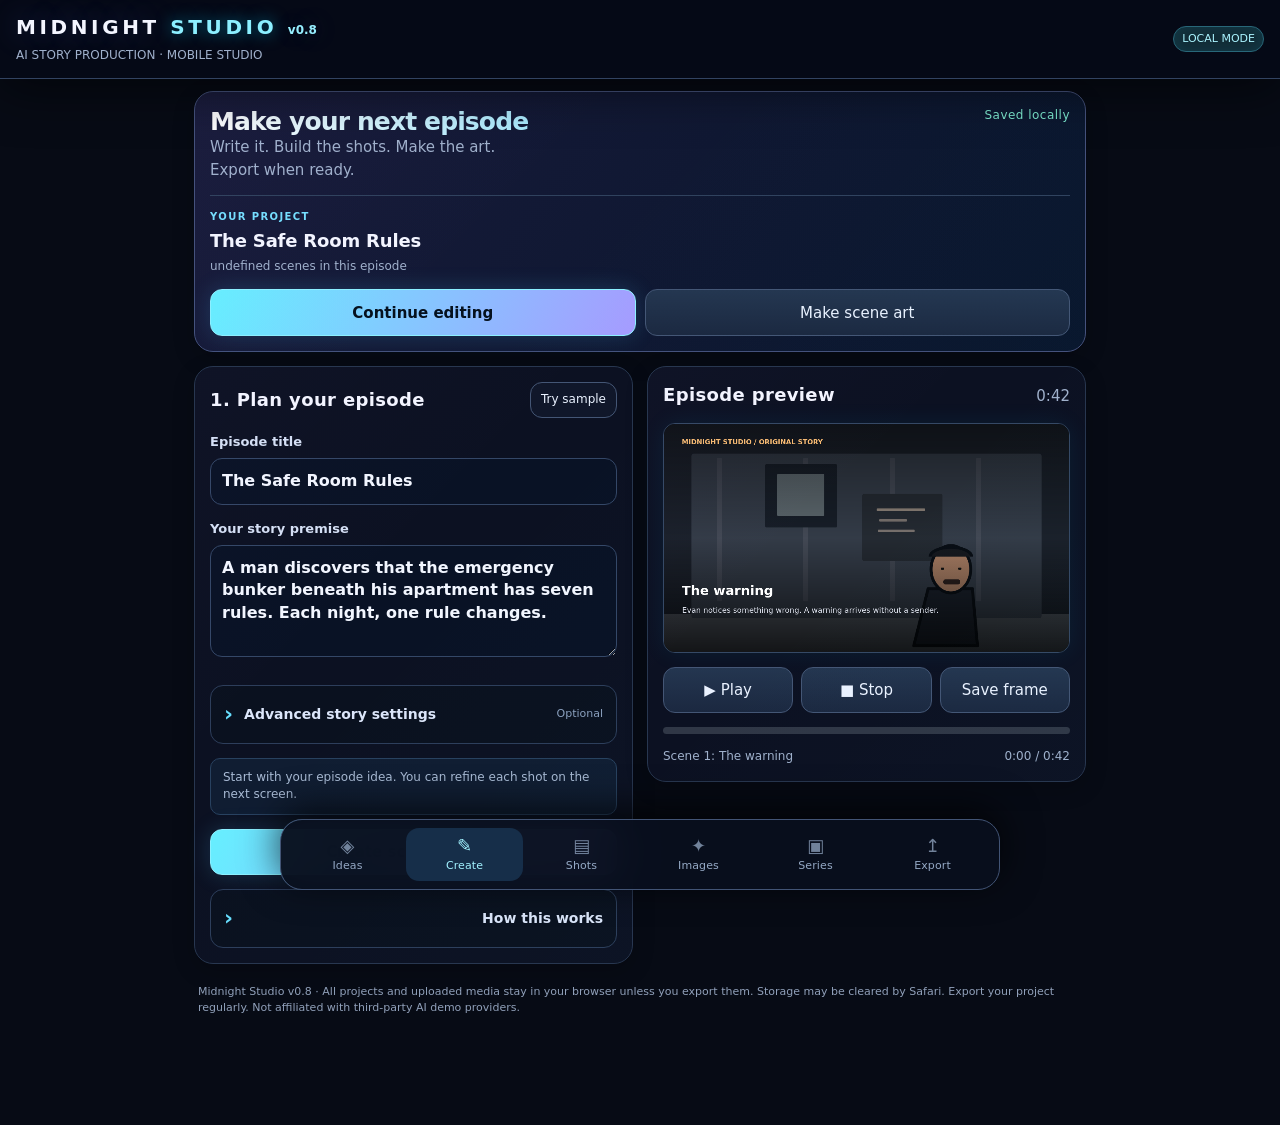
==== index.html @ 2c5a2e05 "Enable FLUX Cloudflare image-generation controls in Art Lab v0.8" ====
<!doctype html><html lang="en"><head><meta charset="utf-8"/><meta name="viewport" content="width=device-width,initial-scale=1,viewport-fit=cover"/><meta name="theme-color" content="#060b18"/><meta name="description" content="Free mobile-first animated storytelling studio"/><title>Midnight Studio | Mobile Animation</title><style>
:root{color-scheme:dark;--bg:#0b0d13;--panel:#141821;--panel2:#1c2230;--line:#30394a;--ink:#e9edf7;--muted:#a2aec1;--red:#ff657d;--gold:#f9bd75}*{box-sizing:border-box}body{margin:0;background:var(--bg);color:var(--ink);font:15px/1.48 system-ui,-apple-system,Segoe UI,sans-serif}button,input,textarea,select{font:inherit}button{border:1px solid var(--line);border-radius:11px;padding:11px 14px;background:#293244;color:var(--ink);cursor:pointer}button:disabled{opacity:.45}button:focus-visible,input:focus-visible,textarea:focus-visible{outline:2px solid #ff8d9f}button.primary{background:var(--red);color:#1b0b12;border-color:var(--red);font-weight:800}button.ghost{background:transparent}h1,h2,h3,p{margin:0}h1{font-size:21px}h2{font-size:16px}h3{font-size:14px}.muted,small{color:var(--muted)}small{font-size:12px}.top{position:sticky;top:0;z-index:4;background:#0d1018ed;border-bottom:1px solid var(--line);padding:12px 14px;display:flex;align-items:center;justify-content:space-between;gap:10px}.brand{font-weight:900;letter-spacing:.1em}.brand span{color:var(--red)}.badge{font-size:11px;color:#b8fbcb;background:#1b3327;padding:4px 8px;border-radius:99px}.wrap{max-width:1120px;margin:auto;padding:14px;display:grid;gap:14px}.panel{background:var(--panel);border:1px solid var(--line);border-radius:17px;padding:15px;display:grid;gap:12px}.headerline{display:flex;justify-content:space-between;align-items:center;gap:10px;flex-wrap:wrap}.tabs{display:flex;gap:6px;overflow:auto;padding:2px 0}.tabs button{white-space:nowrap;flex:1}.tabs button.active{background:#4c2937;color:#ffc2ca;border-color:#9d4961}label{display:grid;gap:5px;font-size:13px;color:#c1cbdc}input,select,textarea{width:100%;background:#0d111a;border:1px solid #354054;border-radius:10px;padding:11px;color:var(--ink)}textarea{min-height:87px;resize:vertical}.grid2{display:grid;gap:10px;grid-template-columns:repeat(2,minmax(0,1fr))}.actions{display:flex;flex-wrap:wrap;gap:8px}.actions>button{flex:1}.scene{border:1px solid #343c4d;border-radius:12px;padding:12px;display:grid;gap:10px;background:var(--panel2)}.scene.sel{border-color:var(--red)}.scene-head{display:flex;justify-content:space-between;align-items:center;gap:8px}.num{font-size:12px;color:var(--gold)}.scene .actions button{padding:7px;font-size:12px}.previewWrap{background:#05070c;border-radius:12px;overflow:hidden;border:1px solid var(--line)}canvas{width:100%;height:auto;display:block;aspect-ratio:16/9}.meter{height:7px;border-radius:99px;background:#303746;overflow:hidden}.bar{background:var(--red);height:100%;width:0%;transition:width .25s}.notice{font-size:13px;border:1px solid #5b4a33;background:#2a251b;color:#f6dca9;border-radius:10px;padding:10px}.footer{font-size:12px;color:var(--muted);padding:6px 4px 30px}.hidden{display:none!important}.tools{display:flex;gap:8px;flex-wrap:wrap}.tools>*{flex:1}.storyline{padding:10px;background:#10141e;border:1px solid #2b3548;border-radius:10px;white-space:pre-wrap;font-size:13px}.hint{font-size:12px;color:var(--muted)}.file{display:none}.asset{max-width:115px;max-height:66px;object-fit:cover;border:1px solid var(--line);border-radius:7px}.scene-preview{display:flex;align-items:center;gap:10px}.scene-preview>div{min-width:0;flex:1}.scene-preview strong{display:block}.scene-preview p{font-size:12px;color:var(--muted)}@media(min-width:850px){.wrap{grid-template-columns:1fr 1fr}.wide{grid-column:1 / -1}.viewer{position:sticky;top:70px;align-self:start}.sceneList{max-height:760px;overflow:auto}.grid2{gap:14px}}@media(max-width:420px){.grid2{grid-template-columns:1fr}.tabs button{padding:9px 7px;font-size:12px}}
</style><link rel="stylesheet" href="assets/neon-console.css"/><link rel="stylesheet" href="assets/studio-ux.css"/><link rel="stylesheet" href="assets/reference-lab.css"/></head><body><header class="top"><div><div class="brand">MIDNIGHT <span>STUDIO</span> <small style="letter-spacing:0;color:#96efff">v0.8</small></div><small>AI STORY PRODUCTION · MOBILE STUDIO</small></div><span class="badge">LOCAL MODE</span></header><main class="wrap">
<section class="panel wide"><div class="headerline"><div><h1>Creator command center</h1><p class="muted">Design animated episodes for TikTok, Shorts and YouTube. Your projects currently save to this device.</p></div><span id="saved" class="muted">Ready</span></div><div class="tabs"><button class="active" data-tab="story">Story</button><button data-tab="scenes">Scenes</button><button data-tab="art">Art Lab</button><button data-tab="export">Export</button></div></section>
<section class="panel" id="storyPanel"><div class="headerline"><h2>Project</h2><button class="ghost" id="demo">Load sample</button></div><label>Episode title<input id="title" maxlength="100" value="The Safe Room Rules"/></label><label>Your story premise<textarea id="premise" placeholder="A survivor finds a mysterious set of rules in a locked apartment...">A man discovers that the emergency bunker beneath his apartment has seven rules. Each night, one rule changes.</textarea></label><div class="grid2"><label>Genre<select id="genre"><option value="horror">Analog horror</option><option value="survival">Survival thriller</option><option value="mystery">Mystery</option><option value="comedy">Dark comedy</option></select></label><label>Scene count<select id="count"><option>4</option><option selected>6</option><option>8</option><option>12</option></select></label></div><label>Lead character<input id="character" value="Evan" placeholder="Evan"/></label><label>Character look<input id="look" value="Short fade haircut, beard, charcoal hoodie"/></label><label>Story narration style<select id="narration"><option value="cinematic">Cinematic suspense</option><option value="deadpan">Dry, funny narration</option><option value="documentary">Documentary</option></select></label><button class="primary" id="build">Build storyboard</button><div class="notice"><strong>Free-mode disclosure:</strong> Story planning and built-in motion scenes are made in your browser, not by a generative AI model. You can add AI-generated artwork to each shot manually using free external tools. Free AI compute is limited and not guaranteed.</div></section>
<section class="panel viewer" id="viewer"><div class="headerline"><h2>Episode preview</h2><span id="duration" class="muted">0:00</span></div><div class="previewWrap"><canvas id="screen" width="960" height="540" aria-label="Animated episode preview"></canvas></div><div class="actions"><button id="play">▶ Play</button><button id="stop">■ Stop</button><button id="snapshot">Save frame</button></div><div class="meter"><div class="bar" id="bar"></div></div><div class="headerline"><small id="now">Ready to preview</small><small id="clock">0:00 / 0:00</small></div></section>
<section class="panel wide hidden" id="scenesPanel"><div class="headerline"><h2>Scene timeline</h2><button id="addScene">+ Add scene</button></div><p class="muted">Edit every shot. Upload an illustration to maintain character continuity, or use the built-in stylized animation background.</p><div id="sceneList" class="sceneList" style="display:grid;gap:10px"></div></section>
<section class="panel wide hidden" id="artPanel"><h2>Scene Art Lab <span style="font-size:12px;color:#f9bd75">SERIES-AWARE · v0.8</span></h2><p class="muted">Create original cartoon frames with the offline built-in renderer, or use a free AI image demo and import its result. Built-in rendering is procedural, not diffusion AI.</p><div class="grid2"><label>Scene<select id="artScene"></select></label><label>Color mood<select id="artMood"><option value="blue">Midnight blue</option><option value="red">Emergency red</option><option value="green">CRT green</option><option value="amber">Dying sunlight</option></select></label></div><label>Character appearance (used for consistent AI prompts)<input id="artLook" placeholder="Short fade, beard, charcoal hoodie"/></label><div class="actions"><button class="primary" id="artRender">Create cartoon frame</button><button id="artDownload">Download frame PNG</button></div><div class="previewWrap"><canvas id="artCanvas" width="960" height="540" aria-label="Scene art preview"></canvas></div><div class="actions"><button id="artUse">Use frame in scene</button><button id="artPrompt">Copy series-aware AI prompt</button></div><div class="notice" id="artStatus">Offline art works with no account or API key. To get richer AI-generated artwork, copy the prompt, use a free community demo, download the image, then import it into a scene. Free demos may queue or deny generation.</div><button id="artDemo">Browse free community AI image demos ↗</button></section>
<section class="panel wide hidden" id="exportPanel"><h2>Video and project export</h2><p class="muted">A browser-created motion comic is genuinely exportable on supporting devices. iPhone Safari may not support canvas video recording, so export is detected rather than promised.</p><div class="grid2"><label>Export aspect<select id="ratio"><option value="16:9">16:9 YouTube</option><option value="9:16">9:16 TikTok/Shorts</option></select></label><label>Output size<select id="resolution"><option value="720">720p (lighter)</option><option value="1080">1080p (heavier)</option></select></label></div><label>Export frame rate<select id="fps"><option value="12">12 FPS</option><option selected value="24">24 FPS</option><option value="30">30 FPS</option></select></label><div class="actions"><button class="primary" id="record">Render video (supported browsers)</button><button id="json">Download project JSON</button><button id="prompts">Download AI scene prompts</button></div><div class="actions"><button id="import">Import project JSON</button><input class="file" type="file" id="importFile" accept="application/json,.json"/></div><div id="exportStatus" class="notice">Video export has no soundtrack. Use the included scene narration and your preferred free editor to add voice, music, and final mix. This limitation is deliberate; recording system speech with reliable timing is not supported across iPhones.</div><div class="storyline" id="scriptOutput"></div><h3>Optional free AI artwork</h3><p class="muted">Copy a shot’s image prompt, generate a still using a public free image demo if available, save it to Photos/Files, then upload it to that scene. No API keys are stored or shared by this app.</p><div class="tools"><button id="linkImages">Explore free image demos ↗</button><button id="linkVideo">Explore free video demos ↗</button></div></section>
<footer class="footer wide">Midnight Studio v0.8 · All projects and uploaded media stay in your browser unless you export them. Storage may be cleared by Safari. Export your project regularly. Not affiliated with third-party AI demo providers.</footer></main>
<script>
'use strict'; const $=x=>document.getElementById(x), canvas=$('screen'),ctx=canvas.getContext('2d');let scenes=[],playing=false,playStart=0,elapsed=0,raf=0,selected=0,uploaded={};const STORE='midnight-studio-v1';const safe=s=>String(s??'').replace(/[&<>"']/g,c=>({'&':'&amp;','<':'&lt;','>':'&gt;','"':'&quot;',"'":'&#39;'}[c]));const words=s=>String(s||'').trim().split(/\s+/).filter(Boolean); const total=()=>scenes.reduce((n,s)=>n+Number(s.seconds||5),0);const clock=t=>Math.floor(t/60)+':'+String(Math.floor(t%60)).padStart(2,'0'); const payload=()=>({version:1,title:$('title').value,premise:$('premise').value,genre:$('genre').value,character:$('character').value,look:$('look').value,narration:$('narration').value,scenes:scenes.map(({image,...s})=>s)});let saveTimer;function save(){clearTimeout(saveTimer);saveTimer=setTimeout(()=>{try{localStorage.setItem(STORE,JSON.stringify(payload()));$('saved').textContent='Saved locally'}catch(e){$('saved').textContent='Save blocked. Export JSON.'}},350)}
function updateFields(d){for(const k of ['title','premise','genre','character','look','narration'])if(d[k]!=null && $(k))$(k).value=d[k];scenes=(d.scenes||[]).map(s=>({...s,seconds:Math.max(2,Math.min(30,Number(s.seconds)||5))}));uploaded={};update()};function generate(){const premise=$('premise').value.trim()||'Someone finds a forbidden door beneath their home';const name=$('character').value.trim()||'The survivor',genre=$('genre').value,style=$('narration').value,look=$('look').value.trim()||'simple thick outlined cartoon character';let n=Number($('count').value);const beats=[['The warning','Open on a place that looks ordinary but feels wrong.','A warning arrives without a sender.'],['The discovery','Introduce the object, clue, or strange rule.','What seemed harmless has a hidden purpose.'],['The first mistake','Show the lead trying something they were warned against.','The room reacts before anyone touches it.'],['Proof','Reveal that the impossible event is real.','There is no reasonable explanation anymore.'],['The new rule','Establish consequences that raise the stakes.','The instructions contradict what happened yesterday.'],['The choice','Force the lead to choose between two risks.','Every option has a cost.'],['The visitor','Introduce an unseen threat through sound or movement.','Something is waiting on the other side.'],['The false escape','Offer a solution, then undermine it.','The exit is not where it used to be.'],['What changed','Expose a twist connected to the opening.','The warning was never meant for the person who read it.'],['The confrontation','Bring the lead face to face with the anomaly.','One detail proves the threat knows their name.'],['The cost','Show the result of the decision.','Something important has been permanently altered.'],['The final transmission','End on a disturbing new unanswered question.','The story ends, but the signal keeps going.']];const selectedBeats=Array.from({length:n},(_,i)=>beats[Math.round(i*(beats.length-1)/(n-1))]);scenes=selectedBeats.map((b,i)=>({id:crypto.randomUUID?.()||String(Date.now()+i),title:b[0],description:`${b[1]} Set the scene around: ${premise}`,narration:(style==='deadpan'?'So here is where things get stupid. ':style==='documentary'?'According to the recovered account, ':'')+`${name} notices something wrong. ${b[2]}`,seconds:7,setting:['bunker','hall','room','street'][i%4],motion:['push','pan','drift','pull'][i%4],shot:i%3===0?'wide':i%3===1?'medium':'close',prompt:`16:9 frame of an original 2D animated ${genre} series, thick dark outlines, simplified flat muted colors, atmospheric dramatic lighting, expressive character ${name} (${look}), ${b[0].toLowerCase()}: ${b[1]} Story context: ${premise}. Clean art without text, captions, logos, watermarks or speech bubbles. Consistent design, cinematic composition.`,imageData:''}));selected=0;uploaded={};update();showTab('scenes')}
function update(){renderList();$('duration').textContent=clock(total());$('scriptOutput').textContent=scenes.map((s,i)=>`${i+1}. ${s.title} (${s.seconds}s)\n${s.narration}`).join('\n\n')||'Create a storyboard to generate a narration script.';drawAt(elapsed);save()};function renderList(){const el=$('sceneList');el.innerHTML=scenes.map((s,i)=>`<article class="scene ${i===selected?'sel':''}" data-idx="${i}"><div class="scene-head"><span class="num">SCENE ${String(i+1).padStart(2,'0')}</span><div class="actions"><button data-act="up" ${i?'':'disabled'}>↑</button><button data-act="down" ${i<scenes.length-1?'':'disabled'}>↓</button><button data-act="delete">✕</button></div></div><label>Scene title<input data-field="title" value="${safe(s.title)}" maxlength="90"/></label><label>Visual direction<textarea data-field="description">${safe(s.description)}</textarea></label><label>Narration / voiceover<textarea data-field="narration">${safe(s.narration)}</textarea></label><div class="grid2"><label>Duration (seconds)<input data-field="seconds" type="number" min="2" max="30" value="${s.seconds}"/></label><label>Backdrop<select data-field="setting">${['bunker','hall','room','street'].map(x=>`<option value="${x}" ${s.setting===x?'selected':''}>${x}</option>`).join('')}</select></label><label>Motion<select data-field="motion">${['push','pull','pan','drift'].map(x=>`<option ${s.motion===x?'selected':''}>${x}</option>`).join('')}</select></label><label>Shot<select data-field="shot">${['wide','medium','close'].map(x=>`<option ${s.shot===x?'selected':''}>${x}</option>`).join('')}</select></label></div><label>Image generation prompt<textarea data-field="prompt">${safe(s.prompt||'')}</textarea></label><div class="actions"><button data-act="copy">Copy prompt</button><button data-act="image">Upload image</button><button data-act="make-art">Create scene art</button><button data-act="select">Preview scene</button></div>${s.imageData?'<small>✓ Custom art loaded (stored in session, not saved)</small>':'<small>Using built-in cartoon background</small>'}<input class="file" type="file" data-image accept="image/*" /></article>`).join('')};$('sceneList').addEventListener('input',e=>{const art=e.target.closest('[data-idx]');if(!art||!e.target.dataset.field)return;let i=Number(art.dataset.idx),v=e.target.value;if(e.target.dataset.field==='seconds')v=Math.max(2,Math.min(30,Number(v)||5));scenes[i][e.target.dataset.field]=v;updateNonList()});$('sceneList').addEventListener('change',e=>{const art=e.target.closest('[data-idx]');if(!art)return;let i=Number(art.dataset.idx);if(e.target.dataset.field){scenes[i][e.target.dataset.field]=e.target.value;updateNonList()}if(e.target.matches('[data-image]')&&e.target.files[0]){const f=e.target.files[0];if(!f.type.startsWith('image/'))return alert('Choose an image');const reader=new FileReader();reader.onload=()=>{scenes[i].imageData=reader.result;const img=new Image();img.onload=()=>{uploaded[scenes[i].id]=img;selected=i;renderList();drawAt(0)};img.src=reader.result};reader.readAsDataURL(f)}});$('sceneList').addEventListener('click',async e=>{const b=e.target.closest('button[data-act]');if(!b)return;const art=b.closest('[data-idx]'),i=Number(art.dataset.idx),act=b.dataset.act,s=scenes[i];if(act==='image'){art.querySelector('[data-image]').click();return}if(act==='make-art'){selected=i;showTab('art');return}if(act==='copy'){try{await navigator.clipboard.writeText(s.prompt||'');b.textContent='Copied'}catch{window.prompt('Copy the prompt:',s.prompt||'')}return}if(act==='select'){selected=i;elapsed=scenes.slice(0,i).reduce((v,x)=>v+x.seconds,0);drawAt(elapsed);renderList();return}if(act==='delete'){scenes.splice(i,1);selected=Math.max(0,Math.min(selected,scenes.length-1))}if(act==='up'&&i){[scenes[i],scenes[i-1]]=[scenes[i-1],scenes[i]];selected=i-1}if(act==='down'&&i<scenes.length-1){[scenes[i],scenes[i+1]]=[scenes[i+1],scenes[i]];selected=i+1}update()});function updateNonList(){$('duration').textContent=clock(total());$('scriptOutput').textContent=scenes.map((s,i)=>`${i+1}. ${s.title} (${s.seconds}s)\n${s.narration}`).join('\n\n');save()}
function showTab(tab){for(const b of document.querySelectorAll('[data-tab]'))b.classList.toggle('active',b.dataset.tab===tab);$('storyPanel').classList.toggle('hidden',tab!=='story');$('scenesPanel').classList.toggle('hidden',tab!=='scenes');$('exportPanel').classList.toggle('hidden',tab!=='export');$('artPanel').classList.toggle('hidden',tab!=='art');if(tab==='art')refreshArt()};document.querySelectorAll('[data-tab]').forEach(b=>b.addEventListener('click',()=>showTab(b.dataset.tab)));
function rr(x,y,w,h,r,fill){ctx.fillStyle=fill;ctx.beginPath();ctx.roundRect(x,y,w,h,r);ctx.fill()}function wrap(txt,x,y,maxWidth,lineHeight,maxLines=4){let lines=[],line='';for(const word of words(txt)){const tryLine=line?line+' '+word:word;if(ctx.measureText(tryLine).width>maxWidth&&line){lines.push(line);line=word}else line=tryLine}if(line)lines.push(line);for(const [i,l] of lines.slice(0,maxLines).entries())ctx.fillText(l,x,y+i*lineHeight)}function drawScene(s,t,W,H){let seed=['#25313d','#252d3a','#28303d','#202a35'][['bunker','hall','room','street'].indexOf(s.setting)||0];ctx.fillStyle=seed;ctx.fillRect(0,0,W,H);const k=W/960;ctx.save();ctx.scale(k,H/540);let shift=s.motion==='pan'?t*38:s.motion==='drift'?Math.sin(t*.55)*20:0, zoom=s.motion==='push'?1+t*.018:s.motion==='pull'?1.12-t*.016:1;ctx.translate(480,270);ctx.scale(zoom,zoom);ctx.translate(-480+shift,-270);let img=uploaded[s.id];if(img){const ratio=Math.max(960/img.width,540/img.height),ww=img.width*ratio,hh=img.height*ratio;ctx.drawImage(img,(960-ww)/2,(540-hh)/2,ww,hh)}else{ctx.fillStyle='#1a202a';ctx.fillRect(0,0,960,540);ctx.fillStyle='#4d535c';ctx.beginPath();ctx.moveTo(0,450);ctx.lineTo(960,450);ctx.lineTo(960,540);ctx.lineTo(0,540);ctx.fill();if(s.setting==='street'){for(let j=0;j<7;j++){rr(j*165-20,110+(j%3)*55,125,345,2,'#323744');for(let z=0;z<4;z++)rr(j*165+3,145+z*65,21,30,2,z===1?'#5a4e38':'#222936')}ctx.fillStyle='#10151c';ctx.fillRect(0,410,960,45)}else if(s.setting==='hall'){rr(200,45,560,428,4,'#3a404a');rr(255,52,450,405,3,'#202630');rr(385,123,190,322,4,'#121a22');rr(444,145,70,4,2,'#a8a6a0');rr(550,285,9,9,5,'#c9a06e')}else{rr(65,70,830,390,6,'#333b47');for(let j=0;j<4;j++){rr(125+j*205,80,12,340,2,'#424854')}rr(240,95,170,150,3,'#171e28');rr(268,118,112,100,3,'#5b666c');rr(470,165,190,160,5,'#242a32');rr(504,200,115,6,2,'#8c8178');rr(510,225,66,6,2,'#79726e');rr(507,250,87,6,2,'#79726e')}const cx=s.shot==='close'?600:s.shot==='medium'?610:680;let bob=Math.sin(t*3)*2.4;ctx.strokeStyle='#090e15';ctx.lineWidth=7;ctx.lineJoin='round';ctx.fillStyle='#1a202b';ctx.beginPath();ctx.moveTo(cx-54,390+bob);ctx.lineTo(cx-88,525);ctx.lineTo(cx+63,525);ctx.lineTo(cx+51,390+bob);ctx.closePath();ctx.fill();ctx.stroke();ctx.fillStyle='#ab7f65';ctx.beginPath();ctx.ellipse(cx,344+bob,47,56,0,0,Math.PI*2);ctx.fill();ctx.stroke();ctx.fillStyle='#16191f';ctx.beginPath();ctx.ellipse(cx,314+bob,49,22,0,Math.PI,Math.PI*2);ctx.fill();ctx.stroke();ctx.fillStyle='#16191f';rr(cx-24,340+bob,8,5,2,'#111');rr(cx+17,340+bob,8,5,2,'#111');rr(cx-18,368+bob,40,12,5,'#2c201e');if(Math.sin(t*1.9)>0.985)rr(cx-25,338+bob,10,3,2,'#16191f')}ctx.restore();let grd=ctx.createLinearGradient(0,0,0,H);grd.addColorStop(0,'#00000075');grd.addColorStop(.5,'#00000000');grd.addColorStop(1,'#000000be');ctx.fillStyle=grd;ctx.fillRect(0,0,W,H);ctx.save();ctx.scale(W/960,H/540);ctx.fillStyle='#f8bb73';ctx.font='bold 16px system-ui';ctx.fillText('MIDNIGHT STUDIO / ORIGINAL STORY',42,48);ctx.font='bold 31px system-ui';ctx.fillStyle='#ffffff';wrap(s.title||'Untitled',42,405,820,36,2);ctx.font='18px system-ui';ctx.fillStyle='#e0e4ef';wrap(s.narration||'',43,447,850,24,3);ctx.restore()}
function drawAt(seconds,customCanvas=canvas){let W=customCanvas.width,H=customCanvas.height,c=customCanvas.getContext('2d');const old=ctx; if(customCanvas!==canvas){/* rendering is handled by drawing to main and copying into export */}let pos=0,s=scenes[scenes.length-1],t=0,idx=scenes.length-1;for(let i=0;i<scenes.length;i++){if(seconds<pos+Number(scenes[i].seconds)||i===scenes.length-1){s=scenes[i];t=Math.max(0,seconds-pos);idx=i;break}pos+=Number(scenes[i].seconds)}if(!s){ctx.fillStyle='#111722';ctx.fillRect(0,0,canvas.width,canvas.height);ctx.fillStyle='#fff';ctx.textAlign='center';ctx.font='bold 28px system-ui';ctx.fillText('Create a storyboard to start',canvas.width/2,canvas.height/2);ctx.textAlign='left'}else drawScene(s,t,canvas.width,canvas.height);$('bar').style.width=(total()?Math.min(100,100*seconds/total()):0)+'%';$('clock').textContent=clock(seconds)+' / '+clock(total());$('now').textContent=s?`Scene ${idx+1}: ${s.title}`:'No scenes yet'}function frame(ts){if(!playing)return;elapsed=(ts-playStart)/1000;if(elapsed>=total()){stop();return}drawAt(elapsed);raf=requestAnimationFrame(frame)}function play(){if(!scenes.length)return alert('Generate a storyboard first');if(playing)return;playing=true;playStart=performance.now()-elapsed*1000;raf=requestAnimationFrame(frame);$('play').textContent='❚❚ Pause'}function stop(){playing=false;cancelAnimationFrame(raf);elapsed=0;drawAt(0);$('play').textContent='▶ Play'}$('play').onclick=()=>{if(playing){playing=false;cancelAnimationFrame(raf);$('play').textContent='▶ Resume'}else play()};$('stop').onclick=stop;$('build').onclick=generate;$('addScene').onclick=()=>{scenes.push({id:crypto.randomUUID?.()||String(Date.now()),title:'New scene',description:'Describe the shot',narration:'Describe the action.',seconds:7,setting:'room',motion:'push',shot:'medium',prompt:'Original 2D cartoon, thick outlines, dark colors, cinematic composition, no text'});selected=scenes.length-1;update()};$('demo').onclick=()=>{if(confirm('Replace current project with sample?')){updateFields({title:'The Safe Room Rules',premise:'A man discovers that the emergency bunker beneath his apartment has seven rules. Each night, one rule changes.',genre:'horror',character:'Evan',look:'Short fade haircut, beard, charcoal hoodie',narration:'cinematic',scenes:[]});generate()}};for(const id of ['title','premise','genre','character','look','narration'])$(id).addEventListener('input',save);
function dl(text,name,type='application/json'){const a=document.createElement('a'),url=URL.createObjectURL(new Blob([text],{type}));a.href=url;a.download=name;document.body.appendChild(a);a.click();a.remove();setTimeout(()=>URL.revokeObjectURL(url),3000)}function slug(){return ($('title').value||'episode').toLowerCase().replace(/[^a-z0-9]+/g,'-').replace(/^-|-$/g,'').slice(0,40)}$('json').onclick=()=>dl(JSON.stringify(payload(),null,2),slug()+'.json');$('prompts').onclick=()=>dl(scenes.map((s,i)=>`SCENE ${i+1}: ${s.title}\nDuration: ${s.seconds}s\nNarration: ${s.narration}\nPrompt: ${s.prompt}`).join('\n\n----\n\n'),slug()+'-ai-prompts.txt','text/plain');$('import').onclick=()=>$('importFile').click();$('importFile').onchange=async e=>{try{let d=JSON.parse(await e.target.files[0].text());if(!Array.isArray(d.scenes))throw Error('Invalid project');updateFields(d);showTab('scenes')}catch(err){alert('Import failed: '+err.message)}e.target.value=''};$('snapshot').onclick=()=>{canvas.toBlob(blob=>{if(!blob)return alert('Snapshot unavailable');const a=document.createElement('a'),url=URL.createObjectURL(blob);a.href=url;a.download=slug()+'-frame.png';a.click();setTimeout(()=>URL.revokeObjectURL(url),3000)},'image/png')};$('linkImages').onclick=()=>window.open('https://huggingface.co/spaces?search=flux','_blank','noopener');$('linkVideo').onclick=()=>window.open('https://huggingface.co/spaces?search=video%20generation','_blank','noopener');
$('record').onclick=async()=>{if(!scenes.length)return alert('Create a storyboard first');if(!canvas.captureStream||typeof MediaRecorder==='undefined')return $('exportStatus').textContent='This browser does not support canvas video recording. You can still preview, save frames, export the script and project, and assemble clips in a phone editor.';let mime=['video/mp4','video/webm;codecs=vp9','video/webm;codecs=vp8','video/webm'].find(x=>MediaRecorder.isTypeSupported(x));if(!mime)return $('exportStatus').textContent='No supported video recording format detected in this browser. Use project export and still frames instead.';const ratio=$('ratio').value,res=Number($('resolution').value),fps=Number($('fps').value),w=ratio==='16:9'?Math.round(res*16/9):res,h=ratio==='16:9'?res:Math.round(res*16/9);const tmp=document.createElement('canvas');tmp.width=w;tmp.height=h;const tc=tmp.getContext('2d');if(!tmp.captureStream)return $('exportStatus').textContent='Video stream capture is unavailable here.';let chunks=[],rec;try{rec=new MediaRecorder(tmp.captureStream(fps),{mimeType:mime,videoBitsPerSecond:2_500_000})}catch(e){$('exportStatus').textContent='Recorder could not start: '+e.message;return}const btn=$('record');btn.disabled=true;btn.textContent='Rendering...';let prior=elapsed;stop();const start=performance.now();let timer;rec.ondataavailable=e=>{if(e.data.size)chunks.push(e.data)};rec.onerror=e=>{$('exportStatus').textContent='Recorder error: '+(e.error?.message||'unknown')};rec.onstop=()=>{cancelAnimationFrame(timer);btn.disabled=false;btn.textContent='Render video (supported browsers)';elapsed=prior;drawAt(prior);if(!chunks.length){$('exportStatus').textContent='Recording produced no video. Try another browser or download scene stills.';return}const b=new Blob(chunks,{type:mime}),url=URL.createObjectURL(b),a=document.createElement('a');a.href=url;a.download=slug()+(mime.includes('mp4')?'.mp4':'.webm');a.click();$('exportStatus').textContent=`Export complete: ${(b.size/1048576).toFixed(1)} MB. This motion-comic export has no voice or soundtrack.`;setTimeout(()=>URL.revokeObjectURL(url),15000)};function render(t){let sec=(t-start)/1000;drawAt(Math.min(sec,total()-0.02));tc.fillStyle='#000';tc.fillRect(0,0,w,h);let destW=w,destH=h,x=0,y=0;if(ratio==='9:16'){destW=w;destH=w*9/16;y=(h-destH)/2}tc.drawImage(canvas,x,y,destW,destH);$('exportStatus').textContent='Rendering video '+Math.min(100,Math.round(sec/total()*100))+'%... Keep this tab open.';if(sec<total())timer=requestAnimationFrame(render);else rec.stop()}try{rec.start(300);timer=requestAnimationFrame(render)}catch(e){btn.disabled=false;btn.textContent='Render video (supported browsers)';$('exportStatus').textContent='Recording failed: '+e.message}};

// v0.2: no-key, offline, reproducible art board. Never send prompts to untrusted services.
const artCanvas=$('artCanvas'),ac=artCanvas.getContext('2d');
function artOptions(){return scenes.map((s,i)=>`<option value="${i}">${i+1}. ${safe(s.title)}</option>`).join('')}
function refreshArt(){if(!scenes.length)return;$('artScene').innerHTML=artOptions();$('artScene').value=String(Math.max(0,Math.min(selected,scenes.length-1)));$('artLook').value=$('look').value;renderArt()}
function renderArt(){const i=Number($('artScene').value)||0,s=scenes[i];if(!s)return;const W=960,H=540,moods={blue:['#0a101f','#27374a','#97bbd9'],red:['#240c1a','#68313b','#ff727e'],green:['#091a17','#23483b','#9fe4ba'],amber:['#241923','#5f4438','#ffc28e']};let [dark,wall,light]=moods[$('artMood').value]||moods.blue;ac.fillStyle=dark;ac.fillRect(0,0,W,H);let g=ac.createLinearGradient(0,0,W,H);g.addColorStop(0,wall);g.addColorStop(1,dark);ac.fillStyle=g;ac.fillRect(0,0,W,450);ac.fillStyle='#151b26';ac.beginPath();ac.moveTo(0,435);ac.lineTo(W,425);ac.lineTo(W,H);ac.lineTo(0,H);ac.fill();ac.strokeStyle='#090e16';ac.lineWidth=8;ac.lineJoin='round';let rnd=n=>Math.abs(Math.sin((i+1)*43.1+n*127.8))*1;const rect=(x,y,w,h,c)=>{ac.fillStyle=c;ac.fillRect(x,y,w,h);ac.strokeRect(x,y,w,h)};
if(s.setting==='street'){for(let n=0;n<7;n++){const x=n*152-15,h=195+Math.floor(rnd(n)*180);rect(x,433-h,132,h,n%2?'#27313c':'#313a47');for(let z=0;z<3;z++)for(let q=0;q<2;q++){ac.fillStyle=rnd(n*20+z*5+q)>.6?light:'#131a25';ac.fillRect(x+22+q*60,445-h+35+z*64,22,27)}}}
else if(s.setting==='hall'){rect(128,48,704,410,'#313c4a');rect(265,72,435,378,'#111a25');rect(389,128,189,313,'#0a0e18');rect(420,190,120,8,light)}
else{rect(60,70,850,380,'#323c49');rect(110,86,244,228,'#141c28');rect(134,105,196,181,'#465966');for(let k=0;k<4;k++){rect(430,162+k*55,290,16,'#111824')}rect(760,270,85,155,'#1a2330')}
const name=$('character').value.trim()||'Evan',look=$('artLook').value.toLowerCase();const x=s.shot==='close'?650:s.shot==='wide'?740:690,scale=s.shot==='close'?1.55:s.shot==='wide'?.78:1.04;ac.save();ac.translate(x,468);ac.scale(scale,scale);ac.lineWidth=7;ac.strokeStyle='#0b0f16';ac.fillStyle=look.includes('red')?'#63303a':look.includes('blue')?'#2d4562':'#282e39';ac.beginPath();ac.moveTo(-60,-113);ac.quadraticCurveTo(-100,-90,-99,80);ac.lineTo(101,80);ac.quadraticCurveTo(99,-95,50,-113);ac.closePath();ac.fill();ac.stroke();ac.fillStyle='#a77f68';ac.beginPath();ac.ellipse(0,-161,47,60,0,0,Math.PI*2);ac.fill();ac.stroke();ac.fillStyle='#191d25';ac.beginPath();ac.ellipse(0,-201,45,16,0,Math.PI,Math.PI*2);ac.fill();ac.stroke();if(look.includes('beard')){ac.fillStyle='#242027';ac.beginPath();ac.ellipse(0,-129,31,22,0,0,Math.PI);ac.fill()}ac.fillStyle='#12151d';ac.fillRect(-26,-166,8,5);ac.fillRect(18,-166,8,5);ac.strokeStyle='#161820';ac.lineWidth=4;ac.beginPath();ac.moveTo(-12,-137);ac.lineTo(14,-137);ac.stroke();ac.restore();
const vignette=ac.createRadialGradient(480,260,100,480,260,620);vignette.addColorStop(0,'#00000000');vignette.addColorStop(1,'#000000b5');ac.fillStyle=vignette;ac.fillRect(0,0,W,H);ac.fillStyle=light;ac.font='bold 17px system-ui';ac.fillText('MIDNIGHT STUDIO  •  SCENE '+String(i+1).padStart(2,'0'),38,45);ac.font='bold 28px system-ui';ac.fillStyle='#f2f4f8';ac.fillText((s.title||'Untitled').slice(0,45),40,495);$('artStatus').textContent='Original procedural cartoon frame ready. Use it as scene artwork, or download it. For AI diffusion art, copy the prompt and use a free demo.';}
$('artScene').addEventListener('change',()=>{selected=Number($('artScene').value)||0;renderArt()});$('artMood').addEventListener('change',renderArt);$('artLook').addEventListener('input',renderArt);$('artRender').onclick=renderArt;
$('artUse').onclick=()=>{const s=scenes[Number($('artScene').value)];if(!s)return;const img=new Image();img.onload=()=>{uploaded[s.id]=img;s.imageData='local-procedural';selected=scenes.indexOf(s);update();$('artStatus').textContent='Frame assigned to scene '+(selected+1)+'. Art only persists in this browser session. Download your frame before closing the tab.'};img.src=artCanvas.toDataURL('image/png')};
$('artDownload').onclick=()=>{const a=document.createElement('a');a.download=slug()+'-scene-'+(Number($('artScene').value)+1)+'.png';a.href=artCanvas.toDataURL('image/png');a.click()};
function consistentPrompt(){
 const s=scenes[Number($('artScene').value)]||scenes[0];
 if(!s)return 'Create a storyboard first.';
 let b={};try{b=JSON.parse(localStorage.getItem('midnight-studio-series-bible-v1')||'{}')}catch{}
 const ratio=$('ratio').value||'16:9';
 const history=Array.isArray(b.episodes)?b.episodes.map((e,i)=>`${i+1}. ${e.title}: ${e.summary}`).join('\\n'):'';
 return [
 'Create ONE original 2D cartoon storyboard image. Composition: '+ratio+'. No captions, lettering, watermarks or speech bubbles.',
 'APPROVED MAIN CHARACTER: '+(b.character||$('character').value)+'. Appearance (do not redesign): '+(b.appearance||$('artLook').value)+'.',
 'LOCKED ART STYLE: '+(b.style||'Bold clean outlines, flat muted colors and atmospheric lighting')+'.',
 'A character reference image is required for strong visual consistency. Attach the approved reference separately in Gemini; this prompt does not contain its pixels.',
 'SERIES: '+(b.series||$('title').value),
 'ESTABLISHED RULES: '+(b.rules||'Not specified'),
 'RECURRING LOCATIONS: '+(b.locations||'Not specified'),
 'PREVIOUS EVENTS: '+(b.events||'Not specified'),
 'EPISODE HISTORY: '+(history||'No completed episodes recorded'),
 'OPEN THREADS: '+(b.threads||'Not specified'),
 'CURRENT SCENE: '+s.title+'. Location: '+s.setting+'. Shot: '+s.shot+'. Action: '+s.description+'.',
 'CURRENT EPISODE PREMISE: '+$('premise').value,
 'Keep character design and canon consistent. Do not invent past episodes or change established rules.'
 ].join('\\n\\n')
}
$('artPrompt').onclick=async()=>{let p=consistentPrompt();try{await navigator.clipboard.writeText(p);$('artStatus').textContent='Consistent character prompt copied. Open a free AI demo, paste it, save your result, and import it into the scene.'}catch{window.prompt('Copy the prompt:',p)}};
$('artDemo').onclick=()=>window.open('https://huggingface.co/spaces?search=FLUX','_blank','noopener');

try{const saved=JSON.parse(localStorage.getItem(STORE)||'null');if(saved&&Array.isArray(saved.scenes))updateFields(saved);else generate()}catch(e){generate()}showTab('story');
</script><script src="assets/series-bible.js" defer></script><script src="assets/gemini-modes.js" defer></script><script src="assets/flux-studio.js" defer></script><script src="assets/studio-ux.js" defer></script><script src="assets/reference-lab.js" defer></script></body></html>
---- assets/neon-console.css ----
/* Midnight Studio // Neon Console v0.3. Progressive visual skin; no dependency on external libraries. */
:root{color-scheme:dark;--bg:#050711;--panel:rgba(14,20,38,.86);--panel2:rgba(17,25,46,.94);--line:#273956;--ink:#f3f5ff;--muted:#a0b1cc;--red:#fa4c97;--gold:#65e9ff}
html{background:#050711}body{min-height:100vh;background:radial-gradient(ellipse 80% 44% at 85% -10%,rgba(112,52,255,.24),transparent 70%),radial-gradient(ellipse 70% 42% at 0% 22%,rgba(0,207,255,.10),transparent 73%),#050711;color:#f3f5ff}
body:before{content:"";position:fixed;inset:0;z-index:-1;pointer-events:none;opacity:.23;background-image:linear-gradient(rgba(93,138,228,.15) 1px,transparent 1px),linear-gradient(90deg,rgba(93,138,228,.15) 1px,transparent 1px);background-size:42px 42px;mask-image:linear-gradient(180deg,#000,transparent 86%)}
.top{padding:15px max(15px,env(safe-area-inset-left));background:rgba(6,10,23,.88);border-bottom:1px solid #324361;backdrop-filter:blur(18px);box-shadow:0 10px 50px #0008}
.brand{font-size:clamp(15px,3.4vw,20px);letter-spacing:.18em;text-shadow:0 0 30px #7280ff55}.brand span{color:#8cefff;text-shadow:0 0 16px #00cfff88}
.badge{background:#122c36;border:1px solid #286779;color:#aaf4ff;box-shadow:inset 0 0 14px #00cfff18}
.wrap{padding:clamp(12px,2vw,22px);gap:17px}
.panel{position:relative;background:var(--panel);border:1px solid #344663;border-radius:20px;box-shadow:0 15px 40px #0006,inset 0 1px 0 #ffffff12;backdrop-filter:blur(15px)}
.panel:before{content:"";position:absolute;inset:0;pointer-events:none;border-radius:inherit;background:linear-gradient(135deg,#b48bff0c,transparent 40%,#3cdfff08)}
h1{font-size:clamp(20px,4vw,29px);letter-spacing:-.035em}h2{font-size:17px;letter-spacing:.02em}h3{color:#d6e9ff}
button{background:linear-gradient(180deg,#243650,#1b2840);color:#eaf2ff;border:1px solid #445675;border-radius:12px;transition:transform .15s,border-color .2s,box-shadow .2s;touch-action:manipulation}
button:active{transform:scale(.985)}button:hover:not(:disabled){border-color:#74d8fc;box-shadow:0 0 18px #33ceff20}
button.primary{color:#05111e;border:1px solid #8cf0ff;background:linear-gradient(115deg,#66efff,#a69bff);box-shadow:0 0 22px #49bfff30;font-weight:850}
button.ghost{background:#131c30a3}
.tabs{background:#080e1f80;border:1px solid #2d3a53;border-radius:13px;padding:5px}.tabs button{border-color:transparent;background:transparent}.tabs button.active{background:linear-gradient(135deg,#293760,#373058);color:#c5f6ff;border-color:#6272aa;box-shadow:0 0 14px #626cff27}
input,select,textarea{background:#091225;border:1px solid #344767;color:#f2f6ff;border-radius:11px}input:focus,select:focus,textarea:focus{border-color:#5cd9fc}
.scene{background:linear-gradient(140deg,#151f37,#101729);border:1px solid #394a69;border-radius:15px}.scene.sel{border-color:#69e5ff;box-shadow:inset 0 0 0 1px #4fe9ff44,0 0 20px #38d1ff15}
.num{font-weight:850;letter-spacing:.16em;color:#81eaff}.previewWrap{border-color:#354965;box-shadow:0 0 24px #1ec8ff13}
.bar{background:linear-gradient(90deg,#9b7dff,#49eaff);box-shadow:0 0 12px #30d9ff99}
.notice{background:#171d32;border:1px solid #4d537c;color:#d3dafb}.storyline{background:#0a1328;border-color:#2b4b68}
.footer{opacity:.9}
@media(min-width:850px){.viewer{top:90px}}
@media(prefers-reduced-motion:reduce){button,.bar{transition:none}body:before{display:none}}

/* Mobile cockpit refinements */
.top>div:first-child{min-width:0}.top .badge{white-space:nowrap;flex-shrink:0}
.wrap>.panel:first-child{background:linear-gradient(125deg,rgba(26,29,62,.93),rgba(9,23,46,.93))}
.wrap>.panel:first-child h1{background:linear-gradient(90deg,#fff,#a8eafe);background-clip:text;-webkit-background-clip:text;color:transparent}
.wrap>.panel:first-child .headerline{align-items:flex-start}
.wrap>.panel:first-child #saved{font-size:12px;color:#7de9cf;letter-spacing:.04em}
@media(max-width:560px){
.top{padding:13px 14px;gap:9px;align-items:flex-start}
.brand{font-size:15px;letter-spacing:.11em;white-space:nowrap}
.top small{font-size:10px}.top .badge{font-size:10px;padding:5px 7px;margin-top:2px}
.wrap{padding:12px;gap:13px}
.panel{padding:16px;border-radius:18px}
.wrap>.panel:first-child{gap:11px}
.wrap>.panel:first-child .headerline{display:grid;gap:10px}
.wrap>.panel:first-child h1{font-size:24px;line-height:1.12}
.tabs{display:grid;grid-template-columns:repeat(4,minmax(0,1fr));gap:3px;padding:4px}
.tabs button{font-size:12px;padding:10px 4px;min-width:0;white-space:nowrap}
.headerline{gap:8px}
}

/* Series Bible navigation: keep five tools comfortable on narrow iPhones */
.tabs{overflow-x:auto;scrollbar-width:none}.tabs::-webkit-scrollbar{display:none}
@media(max-width:560px){.tabs{display:flex;grid-template-columns:none;gap:4px;scroll-snap-type:x proximity}.tabs button{flex:0 0 auto;min-width:71px;padding:10px 12px;scroll-snap-align:start}.tabs button[data-tab="bible"]{min-width:112px}}
#biblePanel .scene-preview{align-items:flex-start}#biblePanel .scene-preview .actions{margin-top:8px}
#biblePanel .asset{object-fit:contain;max-height:220px}

/* v0.4.1: all five tools visible at once on mobile */
.tabs{display:grid;grid-template-columns:repeat(5,minmax(0,1fr));overflow:visible;gap:4px}
.tabs button{min-width:0;white-space:normal;overflow-wrap:normal;line-height:1.15;padding:10px 5px;font-size:clamp(10px,2.8vw,13px);flex:auto}
@media(max-width:560px){
.tabs{display:grid;grid-template-columns:repeat(5,minmax(0,1fr));overflow:visible;scroll-snap-type:none;gap:3px}
.tabs button,.tabs button[data-tab="bible"]{flex:auto;min-width:0;scroll-snap-align:none;padding:10px 3px;white-space:normal;font-size:clamp(10px,2.6vw,12px);letter-spacing:-.02em}
}
---- assets/studio-ux.css ----
/* Midnight Studio v0.6 -- calm mobile-first creator experience */
body.studio-v6{background:#070b15}
.studio-v6 .top{position:relative;padding:13px 16px}
.studio-v6 .wrap{padding:12px 14px calc(104px + env(safe-area-inset-bottom));gap:14px;max-width:920px}
.studio-v6 .panel{border:1px solid #283750;background:rgba(13,19,36,.93);box-shadow:0 7px 22px #0003;border-radius:19px;gap:14px}
.studio-v6 .panel:before{pointer-events:none;opacity:.42}
.studio-v6 .studio-welcome{border-color:#45527d;background:linear-gradient(125deg,#161c35,#111a30)}
.studio-v6 .studio-welcome h1{font-size:25px;line-height:1.18}
.studio-v6 .studio-welcome p{max-width:34ch;line-height:1.5}
.studio-v6 .studio-welcome-compact{padding:12px 16px}
.studio-v6 .studio-welcome-compact .headerline>div>p{display:none}
.studio-v6 .studio-welcome-compact h1{font-size:17px}
.studio-v6 .studio-launch{display:grid;gap:14px;border-top:1px solid #30425e;padding-top:14px}
.studio-v6 .studio-current{display:grid;gap:3px}
.studio-v6 .studio-current strong{font-size:18px;letter-spacing:-.01em}
.studio-v6 .studio-current small{font-size:12px}
.studio-v6 .studio-eyebrow{font-size:10px;letter-spacing:.14em;font-weight:800;color:#75dfff}
.studio-v6 .studio-launch-buttons{display:grid;grid-template-columns:1fr 1fr;gap:9px}
.studio-v6 .studio-launch-buttons button{min-width:0;min-height:47px}
.studio-v6 .studio-dock{position:fixed;left:0;right:0;bottom:0;z-index:100;display:grid;grid-template-columns:repeat(5,minmax(0,1fr));gap:0;padding:8px max(8px,env(safe-area-inset-left)) calc(8px + env(safe-area-inset-bottom)) max(8px,env(safe-area-inset-right));border-radius:0;border:0;border-top:1px solid #425475;background:rgba(9,15,30,.96);backdrop-filter:blur(22px);-webkit-backdrop-filter:blur(22px);box-shadow:0 -9px 38px #000b;overflow:visible}
.studio-v6 .studio-dock button,.studio-v6 .studio-dock button[data-tab="bible"]{min-width:0!important;margin:0;display:flex;flex-direction:column;justify-content:center;align-items:center;gap:5px;border:0!important;background:transparent!important;color:#95a9c5;border-radius:13px;box-shadow:none!important;min-height:53px;line-height:1.1;padding:6px 0;font-size:11px;letter-spacing:.01em;flex:auto}
.studio-v6 .studio-dock button:before{font-size:18px;line-height:1;opacity:.75}
.studio-v6 .studio-dock button[data-tab="story"]:before{content:"✎"}
.studio-v6 .studio-dock button[data-tab="scenes"]:before{content:"▤"}
.studio-v6 .studio-dock button[data-tab="art"]:before{content:"✦"}
.studio-v6 .studio-dock button[data-tab="bible"]:before{content:"▣"}
.studio-v6 .studio-dock button[data-tab="export"]:before{content:"↥"}
.studio-v6 .studio-dock button.active{color:#a2f2ff!important;background:#162e49!important}
.studio-v6 .studio-dock button.active:before{opacity:1}
.studio-v6 h2{font-size:18px;font-weight:800}
.studio-v6 label{font-size:13px;font-weight:600;gap:7px;color:#d5e0f5}
.studio-v6 input,.studio-v6 textarea,.studio-v6 select{font-size:16px;line-height:1.4;min-height:46px;border-radius:12px}
.studio-v6 textarea{min-height:112px}
.studio-v6 button{min-height:44px}
.studio-v6 .actions{gap:8px}
.studio-v6 .scene{padding:13px;border-color:#33445e}
.studio-v6 .studio-primary-workflow{order:0;gap:13px;background:#101d35;border-color:#5272a2;box-shadow:inset 0 1px 0 #d8edff15}
.studio-v6 .studio-primary-workflow>h3{font-size:18px}
.studio-v6 .studio-primary-workflow>.muted{font-size:13px}
.studio-v6 .studio-scene-pickers{display:grid;grid-template-columns:1fr 1fr;gap:10px}
.studio-v6 .studio-pro-steps{padding:11px;background:#0d1529;border-color:#273c60}
.studio-v6 .studio-pro-steps .actions{display:grid;grid-template-columns:1fr 1fr;gap:8px}
.studio-v6 .studio-pro-steps .actions button{line-height:1.25;padding:12px 8px}
.studio-v6 .studio-pro-steps #geminiCopy,.studio-v6 .studio-pro-steps #geminiPick{border-color:#64d1fa}
.studio-v6 .studio-details{display:block;border-radius:13px;border:1px solid #2d3e5b;background:rgba(10,17,32,.65);padding:0;min-width:0}
.studio-v6 .studio-details summary{cursor:pointer;list-style:none;display:flex;align-items:center;justify-content:space-between;gap:8px;font-size:14px;font-weight:700;min-height:48px;padding:12px 13px;color:#dce6fa}
.studio-v6 .studio-details summary::-webkit-details-marker{display:none}
.studio-v6 .studio-details summary:before{content:"›";font-size:22px;color:#68dfff;margin-right:3px;transition:transform .2s}
.studio-v6 .studio-details[open]>summary:before{transform:rotate(90deg)}
.studio-v6 .studio-details summary span{font-size:11px;font-weight:500;color:#8ba0be;margin-left:auto;text-align:right}
.studio-v6 .studio-detail-body{padding:0 12px 14px;display:grid;gap:12px}
.studio-v6 .studio-quiet .notice{margin:0 12px 12px;font-size:12px}
.studio-v6 .studio-reference-details .scene{margin:0 12px 12px}
.studio-v6 .studio-reference-details .scene>img{margin:auto}
.studio-v6 .studio-reference-details .headerline{gap:5px}
.studio-v6 .studio-offline>.studio-detail-body>.grid2{display:grid;gap:10px}
.studio-v6 .studio-offline .actions{gap:8px}
.studio-v6 .studio-step-tip{font-size:12px;color:#a9bbd5;background:#101d32;padding:10px 12px;border-radius:10px;border:1px solid #28415f}
.studio-v6 #storyPanel .studio-minor{font-size:12px;padding:8px 10px;min-height:35px}
.studio-v6 #scenesPanel .sceneList{display:grid;gap:10px}
.studio-v6 #scenesPanel .scene{box-shadow:none}
.studio-v6 #viewer{position:static}
.studio-v6 .footer{font-size:11px;padding-bottom:5px}
@media(max-width:420px){
.studio-v6 .top .badge{font-size:9px}
.studio-v6 .wrap{padding-inline:11px}
.studio-v6 .panel{padding:14px}
.studio-v6 .studio-scene-pickers{grid-template-columns:1fr}
.studio-v6 .studio-pro-steps .actions{grid-template-columns:1fr}
.studio-v6 .studio-launch-buttons{grid-template-columns:1fr 1fr}
}
@media(min-width:850px){.studio-v6 .wrap{grid-template-columns:1fr 1fr}.studio-v6 #artPanel,.studio-v6 #scenesPanel,.studio-v6 #biblePanel,.studio-v6 #exportPanel{grid-column:1/-1}.studio-v6 .studio-welcome{grid-column:1/-1}.studio-v6 .studio-dock{max-width:720px;left:50%;right:auto;width:calc(100% - 32px);transform:translateX(-50%);bottom:10px;border:1px solid #425475;border-radius:22px;padding:8px}}
@media(prefers-reduced-motion:reduce){.studio-v6 .studio-details summary:before{transition:none}}

/* Compact scene cards */
.studio-v6 .ux-shot-quick{display:grid;grid-template-columns:1fr auto auto;align-items:center;gap:7px}
.studio-v6 .ux-shot-info{min-width:0;overflow:hidden;text-overflow:ellipsis;white-space:nowrap;color:#dce9fd;font-weight:650;font-size:13px}
.studio-v6 .ux-shot-quick button{min-height:35px;padding:8px 9px;font-size:12px}
.studio-v6 .ux-shot-art{color:#061423;background:linear-gradient(120deg,#73e6ff,#a7a1ff);border-color:#8de9ff}
.studio-v6 .ux-shot-details{border-top:1px solid #31415d;margin-top:2px;padding-top:8px;display:grid;gap:10px}
.studio-v6 .ux-shot-details summary{font-size:12px;color:#94aac8;cursor:pointer;padding:5px 0}
.studio-v6 .ux-shot-details:not([open])>*:not(summary){display:none}
.studio-v6 .ux-shot-details[open]{display:grid;gap:11px}
.studio-v6 .ux-shot-details .actions{display:flex}
@media(max-width:420px){
.studio-v6 .ux-shot-quick{grid-template-columns:1fr auto}
.studio-v6 .ux-shot-info{grid-column:1/-1}
}
---- assets/reference-lab.css ----
/* Reference Lab v0.7: guided, touch-friendly idea generation */
.studio-v6 .studio-dock{grid-template-columns:repeat(6,minmax(0,1fr))}
.studio-v6 .studio-dock button[data-tab="reference"]:before{content:"◈"}
.studio-v6 #referencePanel{gap:15px}
.studio-v6 .rl-stage{display:flex;align-items:center;gap:12px;padding-top:7px;border-top:1px solid #2a3b55}
.studio-v6 .rl-stage:first-of-type{border-top:0}
.studio-v6 .rl-stage-num{width:37px;height:37px;flex:none;display:grid;place-items:center;color:#081627;border-radius:12px;background:linear-gradient(135deg,#8ae5ff,#ac9bff);font-weight:900;font-size:13px}
.studio-v6 .rl-stage strong{font-size:15px}
.studio-v6 .rl-stage p{font-size:12px}
.studio-v6 .rl-ideas{display:grid;gap:13px;scroll-margin-top:16px}
.studio-v6 .rl-idea{gap:11px;background:linear-gradient(145deg,#14233d,#0d172a);border-color:#365478}
.studio-v6 .rl-idea h3{font-size:19px;line-height:1.25;color:#f1f6ff}
.studio-v6 .rl-hook{font-size:14px;color:#a8eaff;font-weight:600}
.studio-v6 .rl-twist{font-size:13px;background:#0a1427;border:1px solid #2b4364;border-radius:10px;padding:10px;color:#e5e8fa}
.studio-v6 #rlStatus{font-size:12px}
.studio-v6 #referencePanel .actions{display:grid;grid-template-columns:1fr 1fr}
.studio-v6 #referencePanel .actions button{padding:11px 10px;line-height:1.3}
@media(max-width:420px){
.studio-v6 .studio-dock button{font-size:10px!important}
.studio-v6 .studio-dock button:before{font-size:17px}
.studio-v6 .studio-dock{padding-inline:5px}
.studio-v6 #referencePanel .actions{grid-template-columns:1fr}
}
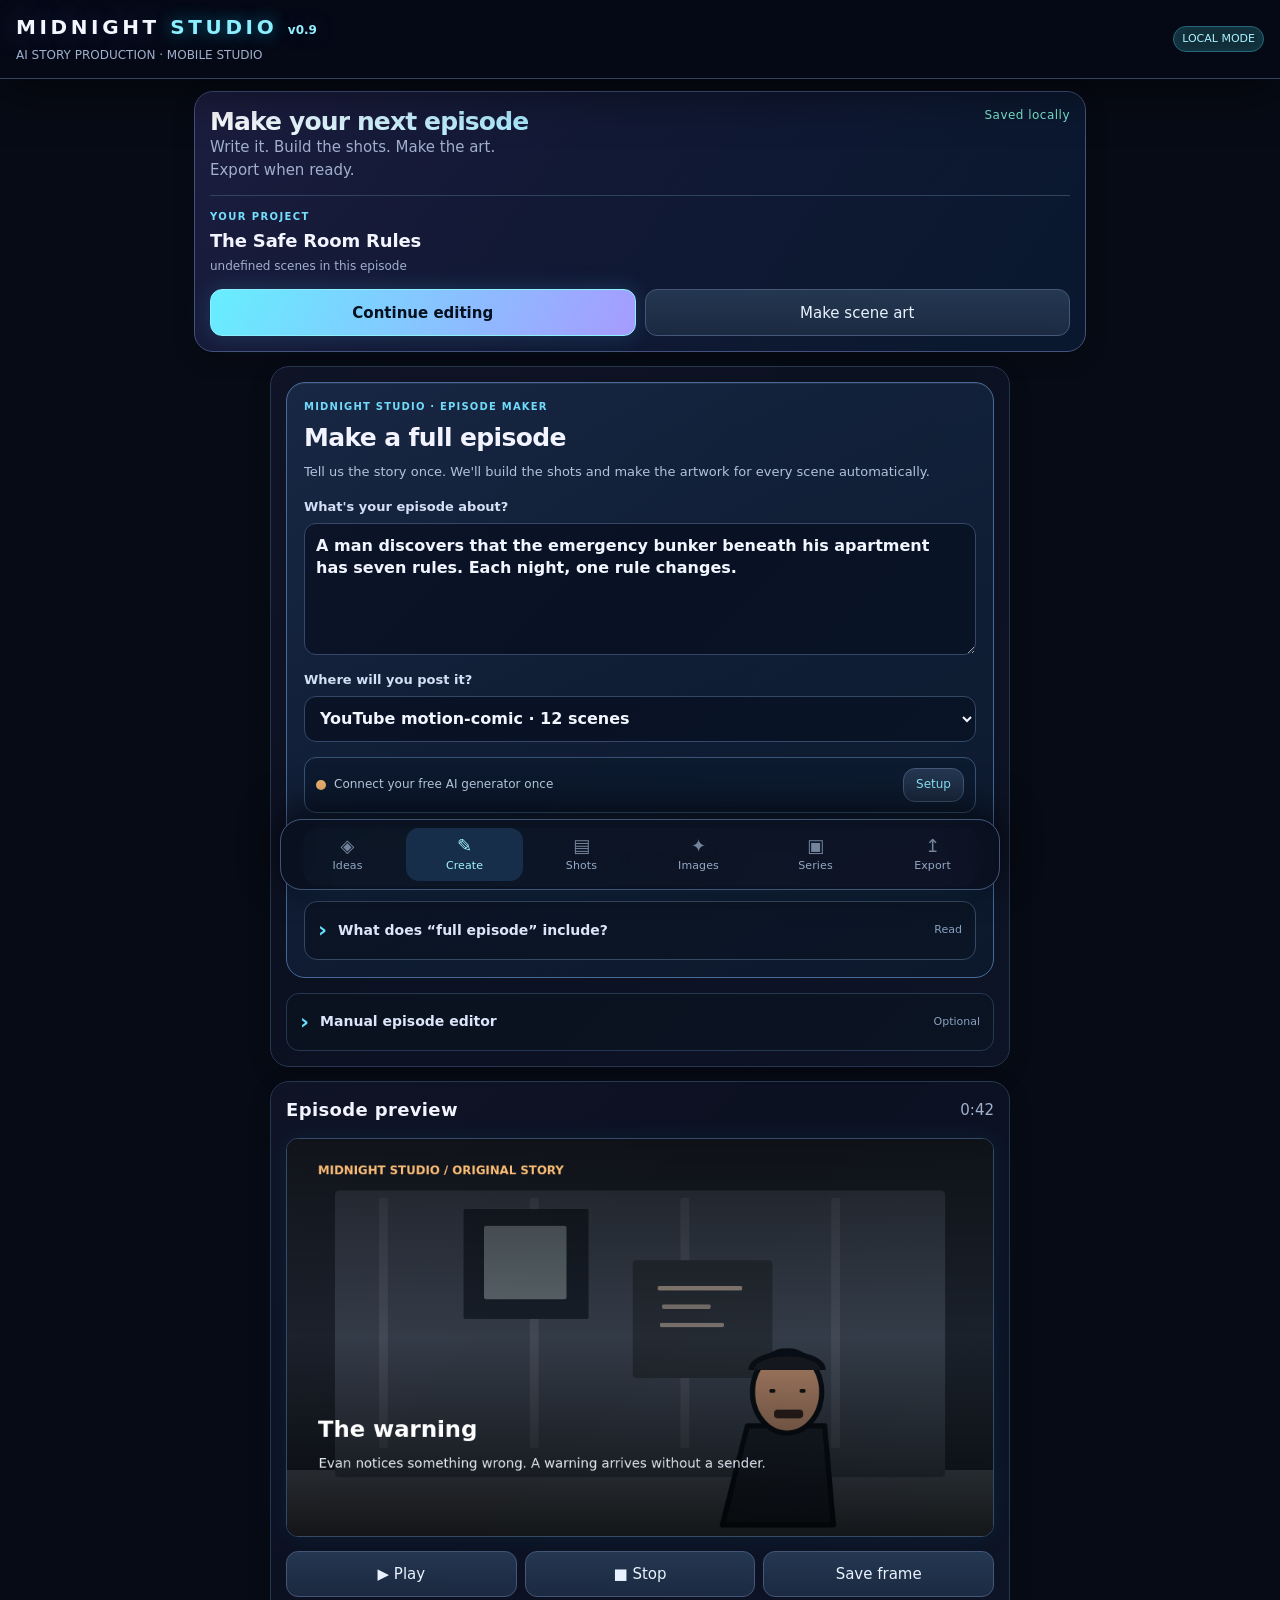
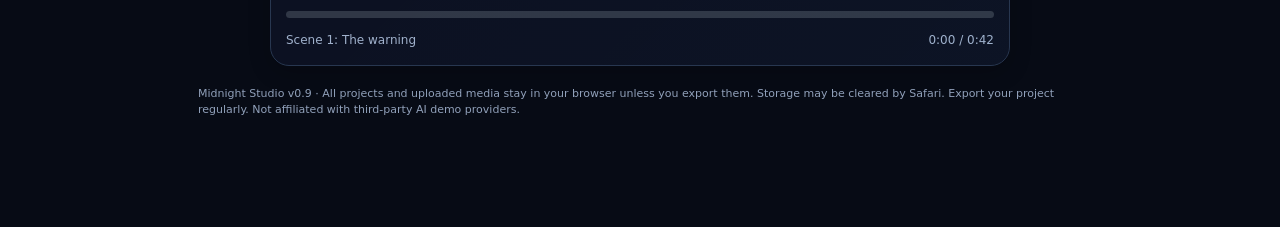
==== commit a399d5bf: "Launch simplified v0.9 full-episode creator" ====
--- a/index.html
+++ b/index.html
@@ -1,13 +1,13 @@
 <!doctype html><html lang="en"><head><meta charset="utf-8"/><meta name="viewport" content="width=device-width,initial-scale=1,viewport-fit=cover"/><meta name="theme-color" content="#060b18"/><meta name="description" content="Free mobile-first animated storytelling studio"/><title>Midnight Studio | Mobile Animation</title><style>
 :root{color-scheme:dark;--bg:#0b0d13;--panel:#141821;--panel2:#1c2230;--line:#30394a;--ink:#e9edf7;--muted:#a2aec1;--red:#ff657d;--gold:#f9bd75}*{box-sizing:border-box}body{margin:0;background:var(--bg);color:var(--ink);font:15px/1.48 system-ui,-apple-system,Segoe UI,sans-serif}button,input,textarea,select{font:inherit}button{border:1px solid var(--line);border-radius:11px;padding:11px 14px;background:#293244;color:var(--ink);cursor:pointer}button:disabled{opacity:.45}button:focus-visible,input:focus-visible,textarea:focus-visible{outline:2px solid #ff8d9f}button.primary{background:var(--red);color:#1b0b12;border-color:var(--red);font-weight:800}button.ghost{background:transparent}h1,h2,h3,p{margin:0}h1{font-size:21px}h2{font-size:16px}h3{font-size:14px}.muted,small{color:var(--muted)}small{font-size:12px}.top{position:sticky;top:0;z-index:4;background:#0d1018ed;border-bottom:1px solid var(--line);padding:12px 14px;display:flex;align-items:center;justify-content:space-between;gap:10px}.brand{font-weight:900;letter-spacing:.1em}.brand span{color:var(--red)}.badge{font-size:11px;color:#b8fbcb;background:#1b3327;padding:4px 8px;border-radius:99px}.wrap{max-width:1120px;margin:auto;padding:14px;display:grid;gap:14px}.panel{background:var(--panel);border:1px solid var(--line);border-radius:17px;padding:15px;display:grid;gap:12px}.headerline{display:flex;justify-content:space-between;align-items:center;gap:10px;flex-wrap:wrap}.tabs{display:flex;gap:6px;overflow:auto;padding:2px 0}.tabs button{white-space:nowrap;flex:1}.tabs button.active{background:#4c2937;color:#ffc2ca;border-color:#9d4961}label{display:grid;gap:5px;font-size:13px;color:#c1cbdc}input,select,textarea{width:100%;background:#0d111a;border:1px solid #354054;border-radius:10px;padding:11px;color:var(--ink)}textarea{min-height:87px;resize:vertical}.grid2{display:grid;gap:10px;grid-template-columns:repeat(2,minmax(0,1fr))}.actions{display:flex;flex-wrap:wrap;gap:8px}.actions>button{flex:1}.scene{border:1px solid #343c4d;border-radius:12px;padding:12px;display:grid;gap:10px;background:var(--panel2)}.scene.sel{border-color:var(--red)}.scene-head{display:flex;justify-content:space-between;align-items:center;gap:8px}.num{font-size:12px;color:var(--gold)}.scene .actions button{padding:7px;font-size:12px}.previewWrap{background:#05070c;border-radius:12px;overflow:hidden;border:1px solid var(--line)}canvas{width:100%;height:auto;display:block;aspect-ratio:16/9}.meter{height:7px;border-radius:99px;background:#303746;overflow:hidden}.bar{background:var(--red);height:100%;width:0%;transition:width .25s}.notice{font-size:13px;border:1px solid #5b4a33;background:#2a251b;color:#f6dca9;border-radius:10px;padding:10px}.footer{font-size:12px;color:var(--muted);padding:6px 4px 30px}.hidden{display:none!important}.tools{display:flex;gap:8px;flex-wrap:wrap}.tools>*{flex:1}.storyline{padding:10px;background:#10141e;border:1px solid #2b3548;border-radius:10px;white-space:pre-wrap;font-size:13px}.hint{font-size:12px;color:var(--muted)}.file{display:none}.asset{max-width:115px;max-height:66px;object-fit:cover;border:1px solid var(--line);border-radius:7px}.scene-preview{display:flex;align-items:center;gap:10px}.scene-preview>div{min-width:0;flex:1}.scene-preview strong{display:block}.scene-preview p{font-size:12px;color:var(--muted)}@media(min-width:850px){.wrap{grid-template-columns:1fr 1fr}.wide{grid-column:1 / -1}.viewer{position:sticky;top:70px;align-self:start}.sceneList{max-height:760px;overflow:auto}.grid2{gap:14px}}@media(max-width:420px){.grid2{grid-template-columns:1fr}.tabs button{padding:9px 7px;font-size:12px}}
-</style><link rel="stylesheet" href="assets/neon-console.css"/><link rel="stylesheet" href="assets/studio-ux.css"/><link rel="stylesheet" href="assets/reference-lab.css"/></head><body><header class="top"><div><div class="brand">MIDNIGHT <span>STUDIO</span> <small style="letter-spacing:0;color:#96efff">v0.8</small></div><small>AI STORY PRODUCTION · MOBILE STUDIO</small></div><span class="badge">LOCAL MODE</span></header><main class="wrap">
+</style><link rel="stylesheet" href="assets/neon-console.css"/><link rel="stylesheet" href="assets/studio-ux.css"/><link rel="stylesheet" href="assets/reference-lab.css"/><link rel="stylesheet" href="assets/episode-maker.css"/></head><body><header class="top"><div><div class="brand">MIDNIGHT <span>STUDIO</span> <small style="letter-spacing:0;color:#96efff">v0.9</small></div><small>AI STORY PRODUCTION · MOBILE STUDIO</small></div><span class="badge">LOCAL MODE</span></header><main class="wrap">
 <section class="panel wide"><div class="headerline"><div><h1>Creator command center</h1><p class="muted">Design animated episodes for TikTok, Shorts and YouTube. Your projects currently save to this device.</p></div><span id="saved" class="muted">Ready</span></div><div class="tabs"><button class="active" data-tab="story">Story</button><button data-tab="scenes">Scenes</button><button data-tab="art">Art Lab</button><button data-tab="export">Export</button></div></section>
 <section class="panel" id="storyPanel"><div class="headerline"><h2>Project</h2><button class="ghost" id="demo">Load sample</button></div><label>Episode title<input id="title" maxlength="100" value="The Safe Room Rules"/></label><label>Your story premise<textarea id="premise" placeholder="A survivor finds a mysterious set of rules in a locked apartment...">A man discovers that the emergency bunker beneath his apartment has seven rules. Each night, one rule changes.</textarea></label><div class="grid2"><label>Genre<select id="genre"><option value="horror">Analog horror</option><option value="survival">Survival thriller</option><option value="mystery">Mystery</option><option value="comedy">Dark comedy</option></select></label><label>Scene count<select id="count"><option>4</option><option selected>6</option><option>8</option><option>12</option></select></label></div><label>Lead character<input id="character" value="Evan" placeholder="Evan"/></label><label>Character look<input id="look" value="Short fade haircut, beard, charcoal hoodie"/></label><label>Story narration style<select id="narration"><option value="cinematic">Cinematic suspense</option><option value="deadpan">Dry, funny narration</option><option value="documentary">Documentary</option></select></label><button class="primary" id="build">Build storyboard</button><div class="notice"><strong>Free-mode disclosure:</strong> Story planning and built-in motion scenes are made in your browser, not by a generative AI model. You can add AI-generated artwork to each shot manually using free external tools. Free AI compute is limited and not guaranteed.</div></section>
 <section class="panel viewer" id="viewer"><div class="headerline"><h2>Episode preview</h2><span id="duration" class="muted">0:00</span></div><div class="previewWrap"><canvas id="screen" width="960" height="540" aria-label="Animated episode preview"></canvas></div><div class="actions"><button id="play">▶ Play</button><button id="stop">■ Stop</button><button id="snapshot">Save frame</button></div><div class="meter"><div class="bar" id="bar"></div></div><div class="headerline"><small id="now">Ready to preview</small><small id="clock">0:00 / 0:00</small></div></section>
 <section class="panel wide hidden" id="scenesPanel"><div class="headerline"><h2>Scene timeline</h2><button id="addScene">+ Add scene</button></div><p class="muted">Edit every shot. Upload an illustration to maintain character continuity, or use the built-in stylized animation background.</p><div id="sceneList" class="sceneList" style="display:grid;gap:10px"></div></section>
-<section class="panel wide hidden" id="artPanel"><h2>Scene Art Lab <span style="font-size:12px;color:#f9bd75">SERIES-AWARE · v0.8</span></h2><p class="muted">Create original cartoon frames with the offline built-in renderer, or use a free AI image demo and import its result. Built-in rendering is procedural, not diffusion AI.</p><div class="grid2"><label>Scene<select id="artScene"></select></label><label>Color mood<select id="artMood"><option value="blue">Midnight blue</option><option value="red">Emergency red</option><option value="green">CRT green</option><option value="amber">Dying sunlight</option></select></label></div><label>Character appearance (used for consistent AI prompts)<input id="artLook" placeholder="Short fade, beard, charcoal hoodie"/></label><div class="actions"><button class="primary" id="artRender">Create cartoon frame</button><button id="artDownload">Download frame PNG</button></div><div class="previewWrap"><canvas id="artCanvas" width="960" height="540" aria-label="Scene art preview"></canvas></div><div class="actions"><button id="artUse">Use frame in scene</button><button id="artPrompt">Copy series-aware AI prompt</button></div><div class="notice" id="artStatus">Offline art works with no account or API key. To get richer AI-generated artwork, copy the prompt, use a free community demo, download the image, then import it into a scene. Free demos may queue or deny generation.</div><button id="artDemo">Browse free community AI image demos ↗</button></section>
+<section class="panel wide hidden" id="artPanel"><h2>Scene Art Lab <span style="font-size:12px;color:#f9bd75">SERIES-AWARE · v0.9</span></h2><p class="muted">Create original cartoon frames with the offline built-in renderer, or use a free AI image demo and import its result. Built-in rendering is procedural, not diffusion AI.</p><div class="grid2"><label>Scene<select id="artScene"></select></label><label>Color mood<select id="artMood"><option value="blue">Midnight blue</option><option value="red">Emergency red</option><option value="green">CRT green</option><option value="amber">Dying sunlight</option></select></label></div><label>Character appearance (used for consistent AI prompts)<input id="artLook" placeholder="Short fade, beard, charcoal hoodie"/></label><div class="actions"><button class="primary" id="artRender">Create cartoon frame</button><button id="artDownload">Download frame PNG</button></div><div class="previewWrap"><canvas id="artCanvas" width="960" height="540" aria-label="Scene art preview"></canvas></div><div class="actions"><button id="artUse">Use frame in scene</button><button id="artPrompt">Copy series-aware AI prompt</button></div><div class="notice" id="artStatus">Offline art works with no account or API key. To get richer AI-generated artwork, copy the prompt, use a free community demo, download the image, then import it into a scene. Free demos may queue or deny generation.</div><button id="artDemo">Browse free community AI image demos ↗</button></section>
 <section class="panel wide hidden" id="exportPanel"><h2>Video and project export</h2><p class="muted">A browser-created motion comic is genuinely exportable on supporting devices. iPhone Safari may not support canvas video recording, so export is detected rather than promised.</p><div class="grid2"><label>Export aspect<select id="ratio"><option value="16:9">16:9 YouTube</option><option value="9:16">9:16 TikTok/Shorts</option></select></label><label>Output size<select id="resolution"><option value="720">720p (lighter)</option><option value="1080">1080p (heavier)</option></select></label></div><label>Export frame rate<select id="fps"><option value="12">12 FPS</option><option selected value="24">24 FPS</option><option value="30">30 FPS</option></select></label><div class="actions"><button class="primary" id="record">Render video (supported browsers)</button><button id="json">Download project JSON</button><button id="prompts">Download AI scene prompts</button></div><div class="actions"><button id="import">Import project JSON</button><input class="file" type="file" id="importFile" accept="application/json,.json"/></div><div id="exportStatus" class="notice">Video export has no soundtrack. Use the included scene narration and your preferred free editor to add voice, music, and final mix. This limitation is deliberate; recording system speech with reliable timing is not supported across iPhones.</div><div class="storyline" id="scriptOutput"></div><h3>Optional free AI artwork</h3><p class="muted">Copy a shot’s image prompt, generate a still using a public free image demo if available, save it to Photos/Files, then upload it to that scene. No API keys are stored or shared by this app.</p><div class="tools"><button id="linkImages">Explore free image demos ↗</button><button id="linkVideo">Explore free video demos ↗</button></div></section>
-<footer class="footer wide">Midnight Studio v0.8 · All projects and uploaded media stay in your browser unless you export them. Storage may be cleared by Safari. Export your project regularly. Not affiliated with third-party AI demo providers.</footer></main>
+<footer class="footer wide">Midnight Studio v0.9 · All projects and uploaded media stay in your browser unless you export them. Storage may be cleared by Safari. Export your project regularly. Not affiliated with third-party AI demo providers.</footer></main>
 <script>
 'use strict'; const $=x=>document.getElementById(x), canvas=$('screen'),ctx=canvas.getContext('2d');let scenes=[],playing=false,playStart=0,elapsed=0,raf=0,selected=0,uploaded={};const STORE='midnight-studio-v1';const safe=s=>String(s??'').replace(/[&<>"']/g,c=>({'&':'&amp;','<':'&lt;','>':'&gt;','"':'&quot;',"'":'&#39;'}[c]));const words=s=>String(s||'').trim().split(/\s+/).filter(Boolean); const total=()=>scenes.reduce((n,s)=>n+Number(s.seconds||5),0);const clock=t=>Math.floor(t/60)+':'+String(Math.floor(t%60)).padStart(2,'0'); const payload=()=>({version:1,title:$('title').value,premise:$('premise').value,genre:$('genre').value,character:$('character').value,look:$('look').value,narration:$('narration').value,scenes:scenes.map(({image,...s})=>s)});let saveTimer;function save(){clearTimeout(saveTimer);saveTimer=setTimeout(()=>{try{localStorage.setItem(STORE,JSON.stringify(payload()));$('saved').textContent='Saved locally'}catch(e){$('saved').textContent='Save blocked. Export JSON.'}},350)}
 function updateFields(d){for(const k of ['title','premise','genre','character','look','narration'])if(d[k]!=null && $(k))$(k).value=d[k];scenes=(d.scenes||[]).map(s=>({...s,seconds:Math.max(2,Math.min(30,Number(s.seconds)||5))}));uploaded={};update()};function generate(){const premise=$('premise').value.trim()||'Someone finds a forbidden door beneath their home';const name=$('character').value.trim()||'The survivor',genre=$('genre').value,style=$('narration').value,look=$('look').value.trim()||'simple thick outlined cartoon character';let n=Number($('count').value);const beats=[['The warning','Open on a place that looks ordinary but feels wrong.','A warning arrives without a sender.'],['The discovery','Introduce the object, clue, or strange rule.','What seemed harmless has a hidden purpose.'],['The first mistake','Show the lead trying something they were warned against.','The room reacts before anyone touches it.'],['Proof','Reveal that the impossible event is real.','There is no reasonable explanation anymore.'],['The new rule','Establish consequences that raise the stakes.','The instructions contradict what happened yesterday.'],['The choice','Force the lead to choose between two risks.','Every option has a cost.'],['The visitor','Introduce an unseen threat through sound or movement.','Something is waiting on the other side.'],['The false escape','Offer a solution, then undermine it.','The exit is not where it used to be.'],['What changed','Expose a twist connected to the opening.','The warning was never meant for the person who read it.'],['The confrontation','Bring the lead face to face with the anomaly.','One detail proves the threat knows their name.'],['The cost','Show the result of the decision.','Something important has been permanently altered.'],['The final transmission','End on a disturbing new unanswered question.','The story ends, but the signal keeps going.']];const selectedBeats=Array.from({length:n},(_,i)=>beats[Math.round(i*(beats.length-1)/(n-1))]);scenes=selectedBeats.map((b,i)=>({id:crypto.randomUUID?.()||String(Date.now()+i),title:b[0],description:`${b[1]} Set the scene around: ${premise}`,narration:(style==='deadpan'?'So here is where things get stupid. ':style==='documentary'?'According to the recovered account, ':'')+`${name} notices something wrong. ${b[2]}`,seconds:7,setting:['bunker','hall','room','street'][i%4],motion:['push','pan','drift','pull'][i%4],shot:i%3===0?'wide':i%3===1?'medium':'close',prompt:`16:9 frame of an original 2D animated ${genre} series, thick dark outlines, simplified flat muted colors, atmospheric dramatic lighting, expressive character ${name} (${look}), ${b[0].toLowerCase()}: ${b[1]} Story context: ${premise}. Clean art without text, captions, logos, watermarks or speech bubbles. Consistent design, cinematic composition.`,imageData:''}));selected=0;uploaded={};update();showTab('scenes')}
@@ -57,4 +57,4 @@
 $('artDemo').onclick=()=>window.open('https://huggingface.co/spaces?search=FLUX','_blank','noopener');
 
 try{const saved=JSON.parse(localStorage.getItem(STORE)||'null');if(saved&&Array.isArray(saved.scenes))updateFields(saved);else generate()}catch(e){generate()}showTab('story');
-</script><script src="assets/series-bible.js" defer></script><script src="assets/gemini-modes.js" defer></script><script src="assets/flux-studio.js" defer></script><script src="assets/studio-ux.js" defer></script><script src="assets/reference-lab.js" defer></script></body></html>
+</script><script src="assets/series-bible.js" defer></script><script src="assets/gemini-modes.js" defer></script><script src="assets/flux-studio.js" defer></script><script src="assets/studio-ux.js" defer></script><script src="assets/reference-lab.js" defer></script><script src="assets/episode-maker.js" defer></script></body></html>
--- a/assets/episode-maker.css
+++ b/assets/episode-maker.css
@@ -0,0 +1,25 @@
+/* Midnight Studio episode-first interface */
+.studio-v6 #storyPanel{align-content:start}
+.studio-v6 #episodeMaker{display:grid;gap:15px;background:linear-gradient(156deg,#152540,#0b162a);border:1px solid #476a97;border-radius:19px;padding:17px;margin-bottom:1px;box-shadow:inset 0 1px 0 #fff1}
+.studio-v6 #episodeMaker .ep-heading{display:grid;gap:9px}
+.studio-v6 #episodeMaker .ep-heading h2{font-size:25px;line-height:1.15;letter-spacing:-.025em}
+.studio-v6 #episodeMaker .ep-heading p{color:#b3c3dc;font-size:13px;line-height:1.5}
+.studio-v6 #episodeMaker .ep-kicker{color:#70dbfa;font-size:10px;font-weight:900;letter-spacing:.12em}
+.studio-v6 #episodeMaker label{font-size:13px}
+.studio-v6 #episodeMaker textarea{min-height:132px}
+.studio-v6 #episodeMaker button.ep-main-button{min-height:58px;font-size:17px;font-weight:850;border-radius:14px;background:linear-gradient(115deg,#65defb,#a399fb);color:#06152a;border:1px solid #65defb}
+.studio-v6 #episodeMaker .ep-setup-status{display:flex;gap:8px;align-items:center;padding:10px 11px;border:1px solid #385373;border-radius:12px;background:#0c192e;color:#bed0e5;font-size:12px}
+.studio-v6 #episodeMaker .ep-setup-status button{margin-left:auto;min-height:34px;padding:7px 12px;color:#8ee9fc;flex:none}
+.studio-v6 #episodeMaker .ep-dot{height:10px;width:10px;border-radius:50%;background:#f0b26e;flex:none}
+.studio-v6 #episodeMaker .ep-dot.ep-ready{background:#65e3af}
+.studio-v6 #episodeMaker .ep-progress-line{display:flex;justify-content:space-between;gap:12px;font-size:13px}
+.studio-v6 #episodeMaker #epWork{display:grid;gap:12px;padding:13px;border-radius:14px;background:#0a1528;border:1px solid #28445f}
+.studio-v6 #episodeMaker #epWorkStatus[data-error="true"]{color:#ffaaa9}
+.studio-v6 #episodeMaker .ep-finished{display:grid;gap:12px;padding:15px;border-radius:14px;background:#122a31;border:1px solid #356967}
+.studio-v6 #episodeMaker .ep-finished strong{font-size:17px;color:#c2f9e2}
+.studio-v6 #episodeMaker .ep-finished p{font-size:13px;color:#bad5cf}
+.studio-v6 #episodeMaker .ep-about{border-color:#344862}
+.studio-v6 #storyPanel>.ep-advanced{border:1px solid #253751}
+.studio-v6 #storyPanel>.ep-advanced>.studio-detail-body{display:grid;gap:12px}
+.studio-v6 #storyPanel>.ep-advanced .panel{margin:0}
+@media(min-width:850px){.studio-v6 #storyPanel{grid-column:1/-1;max-width:740px;width:100%;margin-inline:auto}.studio-v6 #viewer{grid-column:1/-1;max-width:740px;width:100%;margin-inline:auto}}
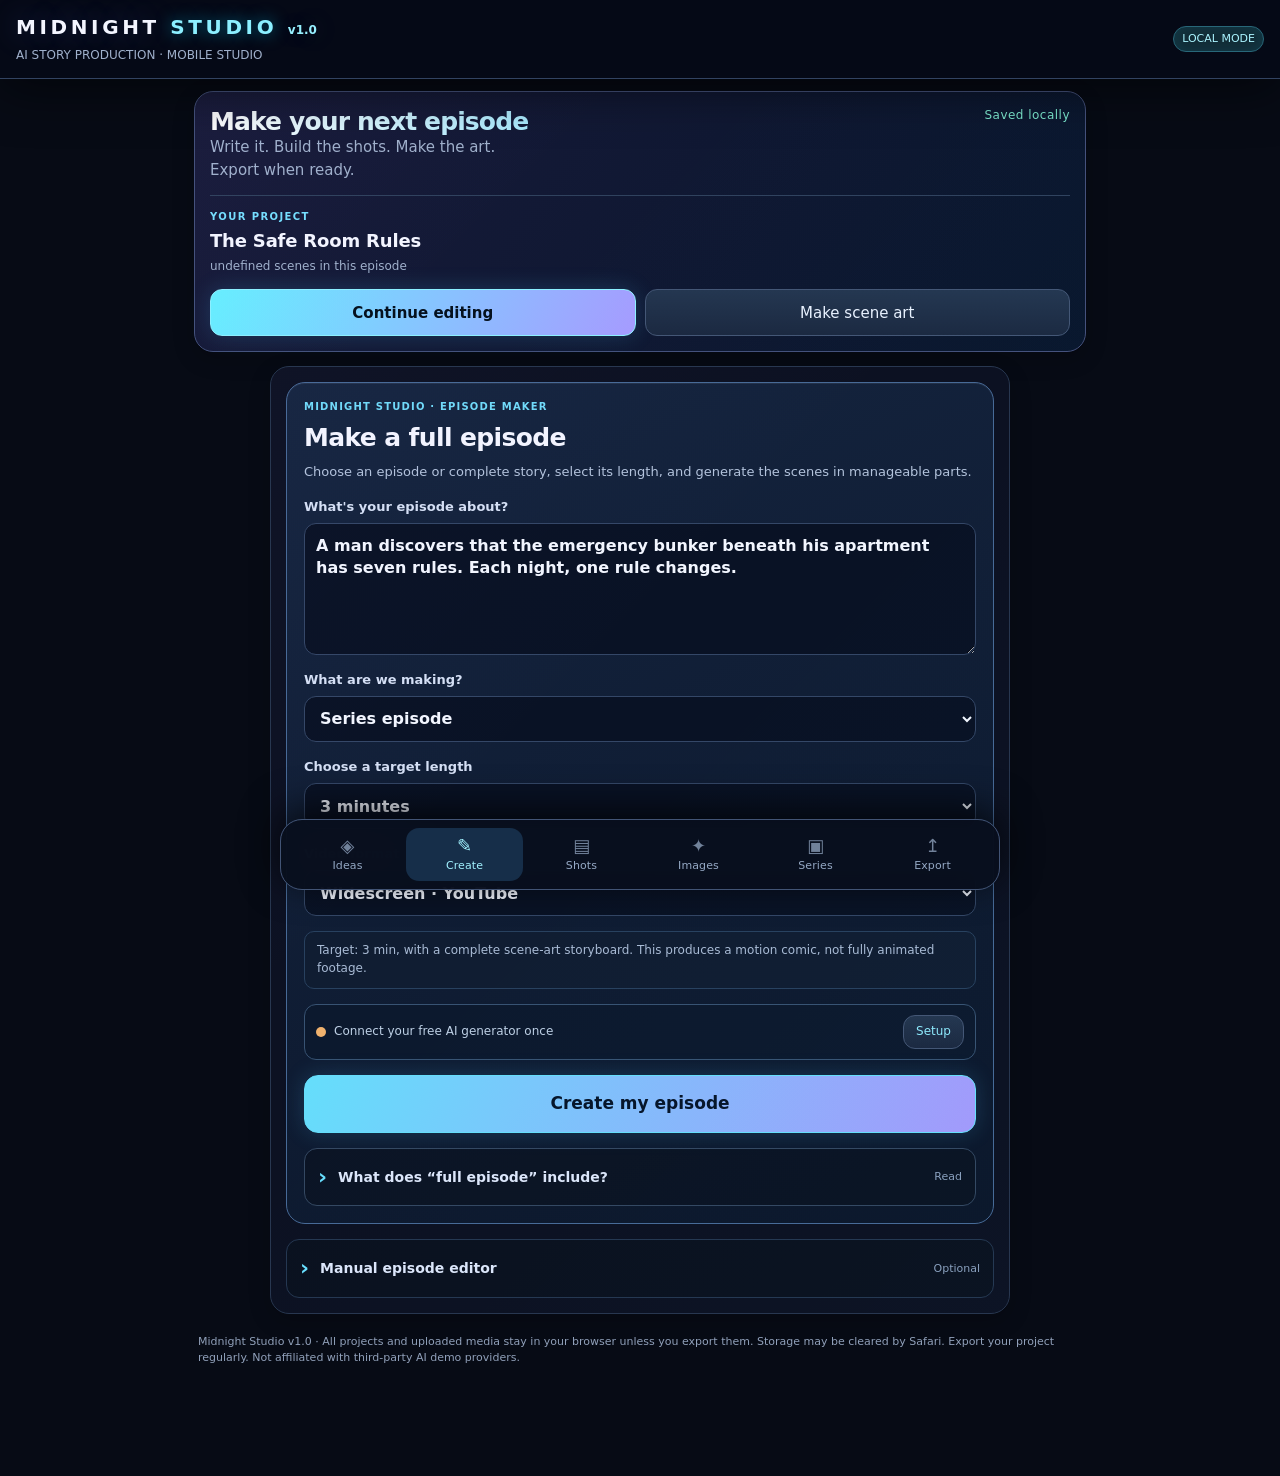
==== commit 7e8b4259: "Release v1.0 with adjustable episode duration and full-story parts" ====
--- a/index.html
+++ b/index.html
@@ -1,13 +1,13 @@
 <!doctype html><html lang="en"><head><meta charset="utf-8"/><meta name="viewport" content="width=device-width,initial-scale=1,viewport-fit=cover"/><meta name="theme-color" content="#060b18"/><meta name="description" content="Free mobile-first animated storytelling studio"/><title>Midnight Studio | Mobile Animation</title><style>
 :root{color-scheme:dark;--bg:#0b0d13;--panel:#141821;--panel2:#1c2230;--line:#30394a;--ink:#e9edf7;--muted:#a2aec1;--red:#ff657d;--gold:#f9bd75}*{box-sizing:border-box}body{margin:0;background:var(--bg);color:var(--ink);font:15px/1.48 system-ui,-apple-system,Segoe UI,sans-serif}button,input,textarea,select{font:inherit}button{border:1px solid var(--line);border-radius:11px;padding:11px 14px;background:#293244;color:var(--ink);cursor:pointer}button:disabled{opacity:.45}button:focus-visible,input:focus-visible,textarea:focus-visible{outline:2px solid #ff8d9f}button.primary{background:var(--red);color:#1b0b12;border-color:var(--red);font-weight:800}button.ghost{background:transparent}h1,h2,h3,p{margin:0}h1{font-size:21px}h2{font-size:16px}h3{font-size:14px}.muted,small{color:var(--muted)}small{font-size:12px}.top{position:sticky;top:0;z-index:4;background:#0d1018ed;border-bottom:1px solid var(--line);padding:12px 14px;display:flex;align-items:center;justify-content:space-between;gap:10px}.brand{font-weight:900;letter-spacing:.1em}.brand span{color:var(--red)}.badge{font-size:11px;color:#b8fbcb;background:#1b3327;padding:4px 8px;border-radius:99px}.wrap{max-width:1120px;margin:auto;padding:14px;display:grid;gap:14px}.panel{background:var(--panel);border:1px solid var(--line);border-radius:17px;padding:15px;display:grid;gap:12px}.headerline{display:flex;justify-content:space-between;align-items:center;gap:10px;flex-wrap:wrap}.tabs{display:flex;gap:6px;overflow:auto;padding:2px 0}.tabs button{white-space:nowrap;flex:1}.tabs button.active{background:#4c2937;color:#ffc2ca;border-color:#9d4961}label{display:grid;gap:5px;font-size:13px;color:#c1cbdc}input,select,textarea{width:100%;background:#0d111a;border:1px solid #354054;border-radius:10px;padding:11px;color:var(--ink)}textarea{min-height:87px;resize:vertical}.grid2{display:grid;gap:10px;grid-template-columns:repeat(2,minmax(0,1fr))}.actions{display:flex;flex-wrap:wrap;gap:8px}.actions>button{flex:1}.scene{border:1px solid #343c4d;border-radius:12px;padding:12px;display:grid;gap:10px;background:var(--panel2)}.scene.sel{border-color:var(--red)}.scene-head{display:flex;justify-content:space-between;align-items:center;gap:8px}.num{font-size:12px;color:var(--gold)}.scene .actions button{padding:7px;font-size:12px}.previewWrap{background:#05070c;border-radius:12px;overflow:hidden;border:1px solid var(--line)}canvas{width:100%;height:auto;display:block;aspect-ratio:16/9}.meter{height:7px;border-radius:99px;background:#303746;overflow:hidden}.bar{background:var(--red);height:100%;width:0%;transition:width .25s}.notice{font-size:13px;border:1px solid #5b4a33;background:#2a251b;color:#f6dca9;border-radius:10px;padding:10px}.footer{font-size:12px;color:var(--muted);padding:6px 4px 30px}.hidden{display:none!important}.tools{display:flex;gap:8px;flex-wrap:wrap}.tools>*{flex:1}.storyline{padding:10px;background:#10141e;border:1px solid #2b3548;border-radius:10px;white-space:pre-wrap;font-size:13px}.hint{font-size:12px;color:var(--muted)}.file{display:none}.asset{max-width:115px;max-height:66px;object-fit:cover;border:1px solid var(--line);border-radius:7px}.scene-preview{display:flex;align-items:center;gap:10px}.scene-preview>div{min-width:0;flex:1}.scene-preview strong{display:block}.scene-preview p{font-size:12px;color:var(--muted)}@media(min-width:850px){.wrap{grid-template-columns:1fr 1fr}.wide{grid-column:1 / -1}.viewer{position:sticky;top:70px;align-self:start}.sceneList{max-height:760px;overflow:auto}.grid2{gap:14px}}@media(max-width:420px){.grid2{grid-template-columns:1fr}.tabs button{padding:9px 7px;font-size:12px}}
-</style><link rel="stylesheet" href="assets/neon-console.css"/><link rel="stylesheet" href="assets/studio-ux.css"/><link rel="stylesheet" href="assets/reference-lab.css"/><link rel="stylesheet" href="assets/episode-maker.css"/></head><body><header class="top"><div><div class="brand">MIDNIGHT <span>STUDIO</span> <small style="letter-spacing:0;color:#96efff">v0.9</small></div><small>AI STORY PRODUCTION · MOBILE STUDIO</small></div><span class="badge">LOCAL MODE</span></header><main class="wrap">
+</style><link rel="stylesheet" href="assets/neon-console.css"/><link rel="stylesheet" href="assets/studio-ux.css"/><link rel="stylesheet" href="assets/reference-lab.css"/><link rel="stylesheet" href="assets/episode-maker.css"/></head><body><header class="top"><div><div class="brand">MIDNIGHT <span>STUDIO</span> <small style="letter-spacing:0;color:#96efff">v1.0</small></div><small>AI STORY PRODUCTION · MOBILE STUDIO</small></div><span class="badge">LOCAL MODE</span></header><main class="wrap">
 <section class="panel wide"><div class="headerline"><div><h1>Creator command center</h1><p class="muted">Design animated episodes for TikTok, Shorts and YouTube. Your projects currently save to this device.</p></div><span id="saved" class="muted">Ready</span></div><div class="tabs"><button class="active" data-tab="story">Story</button><button data-tab="scenes">Scenes</button><button data-tab="art">Art Lab</button><button data-tab="export">Export</button></div></section>
 <section class="panel" id="storyPanel"><div class="headerline"><h2>Project</h2><button class="ghost" id="demo">Load sample</button></div><label>Episode title<input id="title" maxlength="100" value="The Safe Room Rules"/></label><label>Your story premise<textarea id="premise" placeholder="A survivor finds a mysterious set of rules in a locked apartment...">A man discovers that the emergency bunker beneath his apartment has seven rules. Each night, one rule changes.</textarea></label><div class="grid2"><label>Genre<select id="genre"><option value="horror">Analog horror</option><option value="survival">Survival thriller</option><option value="mystery">Mystery</option><option value="comedy">Dark comedy</option></select></label><label>Scene count<select id="count"><option>4</option><option selected>6</option><option>8</option><option>12</option></select></label></div><label>Lead character<input id="character" value="Evan" placeholder="Evan"/></label><label>Character look<input id="look" value="Short fade haircut, beard, charcoal hoodie"/></label><label>Story narration style<select id="narration"><option value="cinematic">Cinematic suspense</option><option value="deadpan">Dry, funny narration</option><option value="documentary">Documentary</option></select></label><button class="primary" id="build">Build storyboard</button><div class="notice"><strong>Free-mode disclosure:</strong> Story planning and built-in motion scenes are made in your browser, not by a generative AI model. You can add AI-generated artwork to each shot manually using free external tools. Free AI compute is limited and not guaranteed.</div></section>
 <section class="panel viewer" id="viewer"><div class="headerline"><h2>Episode preview</h2><span id="duration" class="muted">0:00</span></div><div class="previewWrap"><canvas id="screen" width="960" height="540" aria-label="Animated episode preview"></canvas></div><div class="actions"><button id="play">▶ Play</button><button id="stop">■ Stop</button><button id="snapshot">Save frame</button></div><div class="meter"><div class="bar" id="bar"></div></div><div class="headerline"><small id="now">Ready to preview</small><small id="clock">0:00 / 0:00</small></div></section>
 <section class="panel wide hidden" id="scenesPanel"><div class="headerline"><h2>Scene timeline</h2><button id="addScene">+ Add scene</button></div><p class="muted">Edit every shot. Upload an illustration to maintain character continuity, or use the built-in stylized animation background.</p><div id="sceneList" class="sceneList" style="display:grid;gap:10px"></div></section>
-<section class="panel wide hidden" id="artPanel"><h2>Scene Art Lab <span style="font-size:12px;color:#f9bd75">SERIES-AWARE · v0.9</span></h2><p class="muted">Create original cartoon frames with the offline built-in renderer, or use a free AI image demo and import its result. Built-in rendering is procedural, not diffusion AI.</p><div class="grid2"><label>Scene<select id="artScene"></select></label><label>Color mood<select id="artMood"><option value="blue">Midnight blue</option><option value="red">Emergency red</option><option value="green">CRT green</option><option value="amber">Dying sunlight</option></select></label></div><label>Character appearance (used for consistent AI prompts)<input id="artLook" placeholder="Short fade, beard, charcoal hoodie"/></label><div class="actions"><button class="primary" id="artRender">Create cartoon frame</button><button id="artDownload">Download frame PNG</button></div><div class="previewWrap"><canvas id="artCanvas" width="960" height="540" aria-label="Scene art preview"></canvas></div><div class="actions"><button id="artUse">Use frame in scene</button><button id="artPrompt">Copy series-aware AI prompt</button></div><div class="notice" id="artStatus">Offline art works with no account or API key. To get richer AI-generated artwork, copy the prompt, use a free community demo, download the image, then import it into a scene. Free demos may queue or deny generation.</div><button id="artDemo">Browse free community AI image demos ↗</button></section>
+<section class="panel wide hidden" id="artPanel"><h2>Scene Art Lab <span style="font-size:12px;color:#f9bd75">SERIES-AWARE · v1.0</span></h2><p class="muted">Create original cartoon frames with the offline built-in renderer, or use a free AI image demo and import its result. Built-in rendering is procedural, not diffusion AI.</p><div class="grid2"><label>Scene<select id="artScene"></select></label><label>Color mood<select id="artMood"><option value="blue">Midnight blue</option><option value="red">Emergency red</option><option value="green">CRT green</option><option value="amber">Dying sunlight</option></select></label></div><label>Character appearance (used for consistent AI prompts)<input id="artLook" placeholder="Short fade, beard, charcoal hoodie"/></label><div class="actions"><button class="primary" id="artRender">Create cartoon frame</button><button id="artDownload">Download frame PNG</button></div><div class="previewWrap"><canvas id="artCanvas" width="960" height="540" aria-label="Scene art preview"></canvas></div><div class="actions"><button id="artUse">Use frame in scene</button><button id="artPrompt">Copy series-aware AI prompt</button></div><div class="notice" id="artStatus">Offline art works with no account or API key. To get richer AI-generated artwork, copy the prompt, use a free community demo, download the image, then import it into a scene. Free demos may queue or deny generation.</div><button id="artDemo">Browse free community AI image demos ↗</button></section>
 <section class="panel wide hidden" id="exportPanel"><h2>Video and project export</h2><p class="muted">A browser-created motion comic is genuinely exportable on supporting devices. iPhone Safari may not support canvas video recording, so export is detected rather than promised.</p><div class="grid2"><label>Export aspect<select id="ratio"><option value="16:9">16:9 YouTube</option><option value="9:16">9:16 TikTok/Shorts</option></select></label><label>Output size<select id="resolution"><option value="720">720p (lighter)</option><option value="1080">1080p (heavier)</option></select></label></div><label>Export frame rate<select id="fps"><option value="12">12 FPS</option><option selected value="24">24 FPS</option><option value="30">30 FPS</option></select></label><div class="actions"><button class="primary" id="record">Render video (supported browsers)</button><button id="json">Download project JSON</button><button id="prompts">Download AI scene prompts</button></div><div class="actions"><button id="import">Import project JSON</button><input class="file" type="file" id="importFile" accept="application/json,.json"/></div><div id="exportStatus" class="notice">Video export has no soundtrack. Use the included scene narration and your preferred free editor to add voice, music, and final mix. This limitation is deliberate; recording system speech with reliable timing is not supported across iPhones.</div><div class="storyline" id="scriptOutput"></div><h3>Optional free AI artwork</h3><p class="muted">Copy a shot’s image prompt, generate a still using a public free image demo if available, save it to Photos/Files, then upload it to that scene. No API keys are stored or shared by this app.</p><div class="tools"><button id="linkImages">Explore free image demos ↗</button><button id="linkVideo">Explore free video demos ↗</button></div></section>
-<footer class="footer wide">Midnight Studio v0.9 · All projects and uploaded media stay in your browser unless you export them. Storage may be cleared by Safari. Export your project regularly. Not affiliated with third-party AI demo providers.</footer></main>
+<footer class="footer wide">Midnight Studio v1.0 · All projects and uploaded media stay in your browser unless you export them. Storage may be cleared by Safari. Export your project regularly. Not affiliated with third-party AI demo providers.</footer></main>
 <script>
 'use strict'; const $=x=>document.getElementById(x), canvas=$('screen'),ctx=canvas.getContext('2d');let scenes=[],playing=false,playStart=0,elapsed=0,raf=0,selected=0,uploaded={};const STORE='midnight-studio-v1';const safe=s=>String(s??'').replace(/[&<>"']/g,c=>({'&':'&amp;','<':'&lt;','>':'&gt;','"':'&quot;',"'":'&#39;'}[c]));const words=s=>String(s||'').trim().split(/\s+/).filter(Boolean); const total=()=>scenes.reduce((n,s)=>n+Number(s.seconds||5),0);const clock=t=>Math.floor(t/60)+':'+String(Math.floor(t%60)).padStart(2,'0'); const payload=()=>({version:1,title:$('title').value,premise:$('premise').value,genre:$('genre').value,character:$('character').value,look:$('look').value,narration:$('narration').value,scenes:scenes.map(({image,...s})=>s)});let saveTimer;function save(){clearTimeout(saveTimer);saveTimer=setTimeout(()=>{try{localStorage.setItem(STORE,JSON.stringify(payload()));$('saved').textContent='Saved locally'}catch(e){$('saved').textContent='Save blocked. Export JSON.'}},350)}
 function updateFields(d){for(const k of ['title','premise','genre','character','look','narration'])if(d[k]!=null && $(k))$(k).value=d[k];scenes=(d.scenes||[]).map(s=>({...s,seconds:Math.max(2,Math.min(30,Number(s.seconds)||5))}));uploaded={};update()};function generate(){const premise=$('premise').value.trim()||'Someone finds a forbidden door beneath their home';const name=$('character').value.trim()||'The survivor',genre=$('genre').value,style=$('narration').value,look=$('look').value.trim()||'simple thick outlined cartoon character';let n=Number($('count').value);const beats=[['The warning','Open on a place that looks ordinary but feels wrong.','A warning arrives without a sender.'],['The discovery','Introduce the object, clue, or strange rule.','What seemed harmless has a hidden purpose.'],['The first mistake','Show the lead trying something they were warned against.','The room reacts before anyone touches it.'],['Proof','Reveal that the impossible event is real.','There is no reasonable explanation anymore.'],['The new rule','Establish consequences that raise the stakes.','The instructions contradict what happened yesterday.'],['The choice','Force the lead to choose between two risks.','Every option has a cost.'],['The visitor','Introduce an unseen threat through sound or movement.','Something is waiting on the other side.'],['The false escape','Offer a solution, then undermine it.','The exit is not where it used to be.'],['What changed','Expose a twist connected to the opening.','The warning was never meant for the person who read it.'],['The confrontation','Bring the lead face to face with the anomaly.','One detail proves the threat knows their name.'],['The cost','Show the result of the decision.','Something important has been permanently altered.'],['The final transmission','End on a disturbing new unanswered question.','The story ends, but the signal keeps going.']];const selectedBeats=Array.from({length:n},(_,i)=>beats[Math.round(i*(beats.length-1)/(n-1))]);scenes=selectedBeats.map((b,i)=>({id:crypto.randomUUID?.()||String(Date.now()+i),title:b[0],description:`${b[1]} Set the scene around: ${premise}`,narration:(style==='deadpan'?'So here is where things get stupid. ':style==='documentary'?'According to the recovered account, ':'')+`${name} notices something wrong. ${b[2]}`,seconds:7,setting:['bunker','hall','room','street'][i%4],motion:['push','pan','drift','pull'][i%4],shot:i%3===0?'wide':i%3===1?'medium':'close',prompt:`16:9 frame of an original 2D animated ${genre} series, thick dark outlines, simplified flat muted colors, atmospheric dramatic lighting, expressive character ${name} (${look}), ${b[0].toLowerCase()}: ${b[1]} Story context: ${premise}. Clean art without text, captions, logos, watermarks or speech bubbles. Consistent design, cinematic composition.`,imageData:''}));selected=0;uploaded={};update();showTab('scenes')}
@@ -57,4 +57,4 @@
 $('artDemo').onclick=()=>window.open('https://huggingface.co/spaces?search=FLUX','_blank','noopener');
 
 try{const saved=JSON.parse(localStorage.getItem(STORE)||'null');if(saved&&Array.isArray(saved.scenes))updateFields(saved);else generate()}catch(e){generate()}showTab('story');
-</script><script src="assets/series-bible.js" defer></script><script src="assets/gemini-modes.js" defer></script><script src="assets/flux-studio.js" defer></script><script src="assets/studio-ux.js" defer></script><script src="assets/reference-lab.js" defer></script><script src="assets/episode-maker.js" defer></script></body></html>
+</script><script src="assets/series-bible.js" defer></script><script src="assets/gemini-modes.js" defer></script><script src="assets/flux-studio.js" defer></script><script src="assets/studio-ux.js" defer></script><script src="assets/reference-lab.js" defer></script><script src="assets/episode-maker.js" defer></script><script src="assets/story-length.js" defer></script></body></html>
--- a/assets/episode-maker.css
+++ b/assets/episode-maker.css
@@ -23,3 +23,6 @@
 .studio-v6 #storyPanel>.ep-advanced>.studio-detail-body{display:grid;gap:12px}
 .studio-v6 #storyPanel>.ep-advanced .panel{margin:0}
 @media(min-width:850px){.studio-v6 #storyPanel{grid-column:1/-1;max-width:740px;width:100%;margin-inline:auto}.studio-v6 #viewer{grid-column:1/-1;max-width:740px;width:100%;margin-inline:auto}}
+
+/* Keep the first screen focused; show preview only when user asks. */
+.studio-v6:not(.episode-preview-open) #viewer{display:none!important}
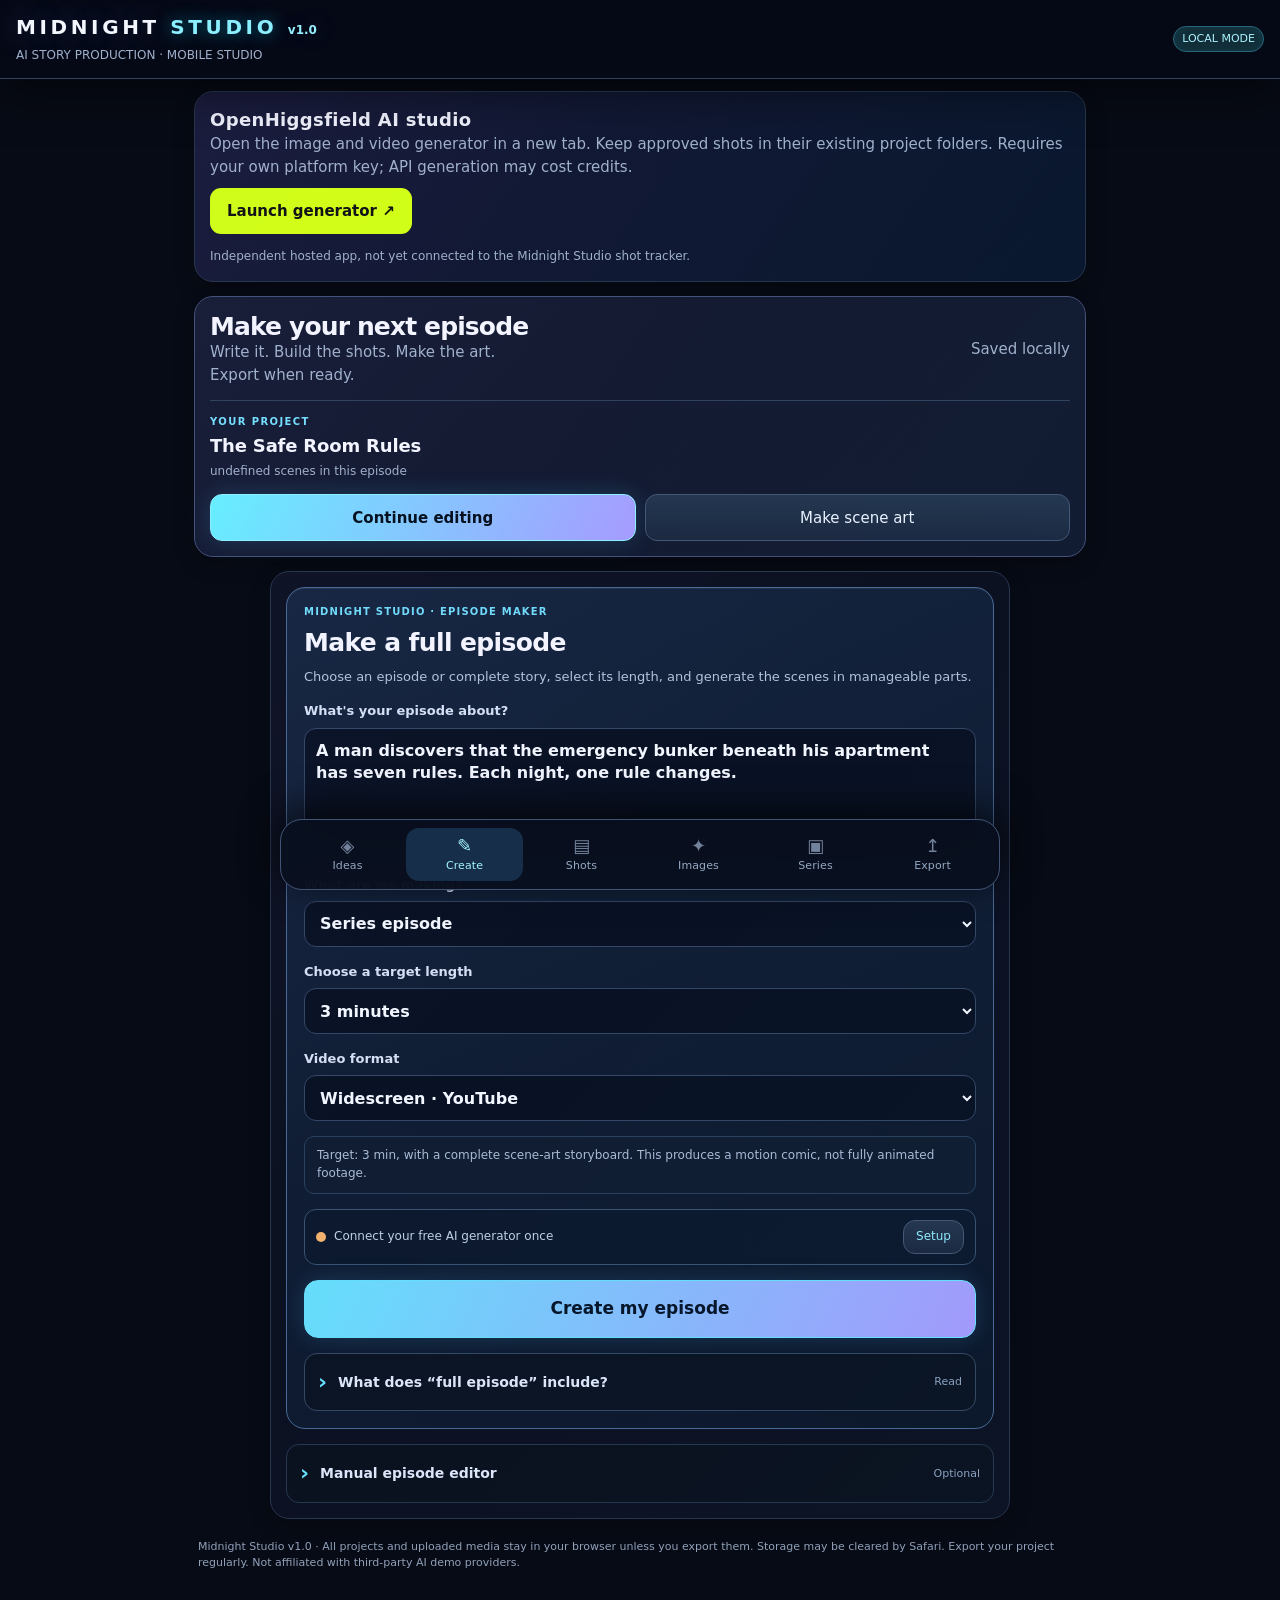
==== commit 3a1a447d: "Add OpenHiggsfield launch panel to Midnight Studio dashboard" ====
--- a/index.html
+++ b/index.html
@@ -1,6 +1,7 @@
 <!doctype html><html lang="en"><head><meta charset="utf-8"/><meta name="viewport" content="width=device-width,initial-scale=1,viewport-fit=cover"/><meta name="theme-color" content="#060b18"/><meta name="description" content="Free mobile-first animated storytelling studio"/><title>Midnight Studio | Mobile Animation</title><style>
 :root{color-scheme:dark;--bg:#0b0d13;--panel:#141821;--panel2:#1c2230;--line:#30394a;--ink:#e9edf7;--muted:#a2aec1;--red:#ff657d;--gold:#f9bd75}*{box-sizing:border-box}body{margin:0;background:var(--bg);color:var(--ink);font:15px/1.48 system-ui,-apple-system,Segoe UI,sans-serif}button,input,textarea,select{font:inherit}button{border:1px solid var(--line);border-radius:11px;padding:11px 14px;background:#293244;color:var(--ink);cursor:pointer}button:disabled{opacity:.45}button:focus-visible,input:focus-visible,textarea:focus-visible{outline:2px solid #ff8d9f}button.primary{background:var(--red);color:#1b0b12;border-color:var(--red);font-weight:800}button.ghost{background:transparent}h1,h2,h3,p{margin:0}h1{font-size:21px}h2{font-size:16px}h3{font-size:14px}.muted,small{color:var(--muted)}small{font-size:12px}.top{position:sticky;top:0;z-index:4;background:#0d1018ed;border-bottom:1px solid var(--line);padding:12px 14px;display:flex;align-items:center;justify-content:space-between;gap:10px}.brand{font-weight:900;letter-spacing:.1em}.brand span{color:var(--red)}.badge{font-size:11px;color:#b8fbcb;background:#1b3327;padding:4px 8px;border-radius:99px}.wrap{max-width:1120px;margin:auto;padding:14px;display:grid;gap:14px}.panel{background:var(--panel);border:1px solid var(--line);border-radius:17px;padding:15px;display:grid;gap:12px}.headerline{display:flex;justify-content:space-between;align-items:center;gap:10px;flex-wrap:wrap}.tabs{display:flex;gap:6px;overflow:auto;padding:2px 0}.tabs button{white-space:nowrap;flex:1}.tabs button.active{background:#4c2937;color:#ffc2ca;border-color:#9d4961}label{display:grid;gap:5px;font-size:13px;color:#c1cbdc}input,select,textarea{width:100%;background:#0d111a;border:1px solid #354054;border-radius:10px;padding:11px;color:var(--ink)}textarea{min-height:87px;resize:vertical}.grid2{display:grid;gap:10px;grid-template-columns:repeat(2,minmax(0,1fr))}.actions{display:flex;flex-wrap:wrap;gap:8px}.actions>button{flex:1}.scene{border:1px solid #343c4d;border-radius:12px;padding:12px;display:grid;gap:10px;background:var(--panel2)}.scene.sel{border-color:var(--red)}.scene-head{display:flex;justify-content:space-between;align-items:center;gap:8px}.num{font-size:12px;color:var(--gold)}.scene .actions button{padding:7px;font-size:12px}.previewWrap{background:#05070c;border-radius:12px;overflow:hidden;border:1px solid var(--line)}canvas{width:100%;height:auto;display:block;aspect-ratio:16/9}.meter{height:7px;border-radius:99px;background:#303746;overflow:hidden}.bar{background:var(--red);height:100%;width:0%;transition:width .25s}.notice{font-size:13px;border:1px solid #5b4a33;background:#2a251b;color:#f6dca9;border-radius:10px;padding:10px}.footer{font-size:12px;color:var(--muted);padding:6px 4px 30px}.hidden{display:none!important}.tools{display:flex;gap:8px;flex-wrap:wrap}.tools>*{flex:1}.storyline{padding:10px;background:#10141e;border:1px solid #2b3548;border-radius:10px;white-space:pre-wrap;font-size:13px}.hint{font-size:12px;color:var(--muted)}.file{display:none}.asset{max-width:115px;max-height:66px;object-fit:cover;border:1px solid var(--line);border-radius:7px}.scene-preview{display:flex;align-items:center;gap:10px}.scene-preview>div{min-width:0;flex:1}.scene-preview strong{display:block}.scene-preview p{font-size:12px;color:var(--muted)}@media(min-width:850px){.wrap{grid-template-columns:1fr 1fr}.wide{grid-column:1 / -1}.viewer{position:sticky;top:70px;align-self:start}.sceneList{max-height:760px;overflow:auto}.grid2{gap:14px}}@media(max-width:420px){.grid2{grid-template-columns:1fr}.tabs button{padding:9px 7px;font-size:12px}}
 </style><link rel="stylesheet" href="assets/neon-console.css"/><link rel="stylesheet" href="assets/studio-ux.css"/><link rel="stylesheet" href="assets/reference-lab.css"/><link rel="stylesheet" href="assets/episode-maker.css"/></head><body><header class="top"><div><div class="brand">MIDNIGHT <span>STUDIO</span> <small style="letter-spacing:0;color:#96efff">v1.0</small></div><small>AI STORY PRODUCTION · MOBILE STUDIO</small></div><span class="badge">LOCAL MODE</span></header><main class="wrap">
+<section class="panel wide" aria-label="Open Higgsfield image and video generation"><div class="headerline"><div><h2>OpenHiggsfield AI studio</h2><p class="muted">Open the image and video generator in a new tab. Keep approved shots in their existing project folders. Requires your own platform key; API generation may cost credits.</p></div><a href="https://openhiggsfield.ai" target="_blank" rel="noopener noreferrer" style="display:inline-block;text-align:center;background:#d1fe17;color:#101215;border-radius:11px;padding:12px 17px;font-weight:800;text-decoration:none;white-space:nowrap">Launch generator ↗</a></div><small>Independent hosted app, not yet connected to the Midnight Studio shot tracker.</small></section>
 <section class="panel wide"><div class="headerline"><div><h1>Creator command center</h1><p class="muted">Design animated episodes for TikTok, Shorts and YouTube. Your projects currently save to this device.</p></div><span id="saved" class="muted">Ready</span></div><div class="tabs"><button class="active" data-tab="story">Story</button><button data-tab="scenes">Scenes</button><button data-tab="art">Art Lab</button><button data-tab="export">Export</button></div></section>
 <section class="panel" id="storyPanel"><div class="headerline"><h2>Project</h2><button class="ghost" id="demo">Load sample</button></div><label>Episode title<input id="title" maxlength="100" value="The Safe Room Rules"/></label><label>Your story premise<textarea id="premise" placeholder="A survivor finds a mysterious set of rules in a locked apartment...">A man discovers that the emergency bunker beneath his apartment has seven rules. Each night, one rule changes.</textarea></label><div class="grid2"><label>Genre<select id="genre"><option value="horror">Analog horror</option><option value="survival">Survival thriller</option><option value="mystery">Mystery</option><option value="comedy">Dark comedy</option></select></label><label>Scene count<select id="count"><option>4</option><option selected>6</option><option>8</option><option>12</option></select></label></div><label>Lead character<input id="character" value="Evan" placeholder="Evan"/></label><label>Character look<input id="look" value="Short fade haircut, beard, charcoal hoodie"/></label><label>Story narration style<select id="narration"><option value="cinematic">Cinematic suspense</option><option value="deadpan">Dry, funny narration</option><option value="documentary">Documentary</option></select></label><button class="primary" id="build">Build storyboard</button><div class="notice"><strong>Free-mode disclosure:</strong> Story planning and built-in motion scenes are made in your browser, not by a generative AI model. You can add AI-generated artwork to each shot manually using free external tools. Free AI compute is limited and not guaranteed.</div></section>
 <section class="panel viewer" id="viewer"><div class="headerline"><h2>Episode preview</h2><span id="duration" class="muted">0:00</span></div><div class="previewWrap"><canvas id="screen" width="960" height="540" aria-label="Animated episode preview"></canvas></div><div class="actions"><button id="play">▶ Play</button><button id="stop">■ Stop</button><button id="snapshot">Save frame</button></div><div class="meter"><div class="bar" id="bar"></div></div><div class="headerline"><small id="now">Ready to preview</small><small id="clock">0:00 / 0:00</small></div></section>
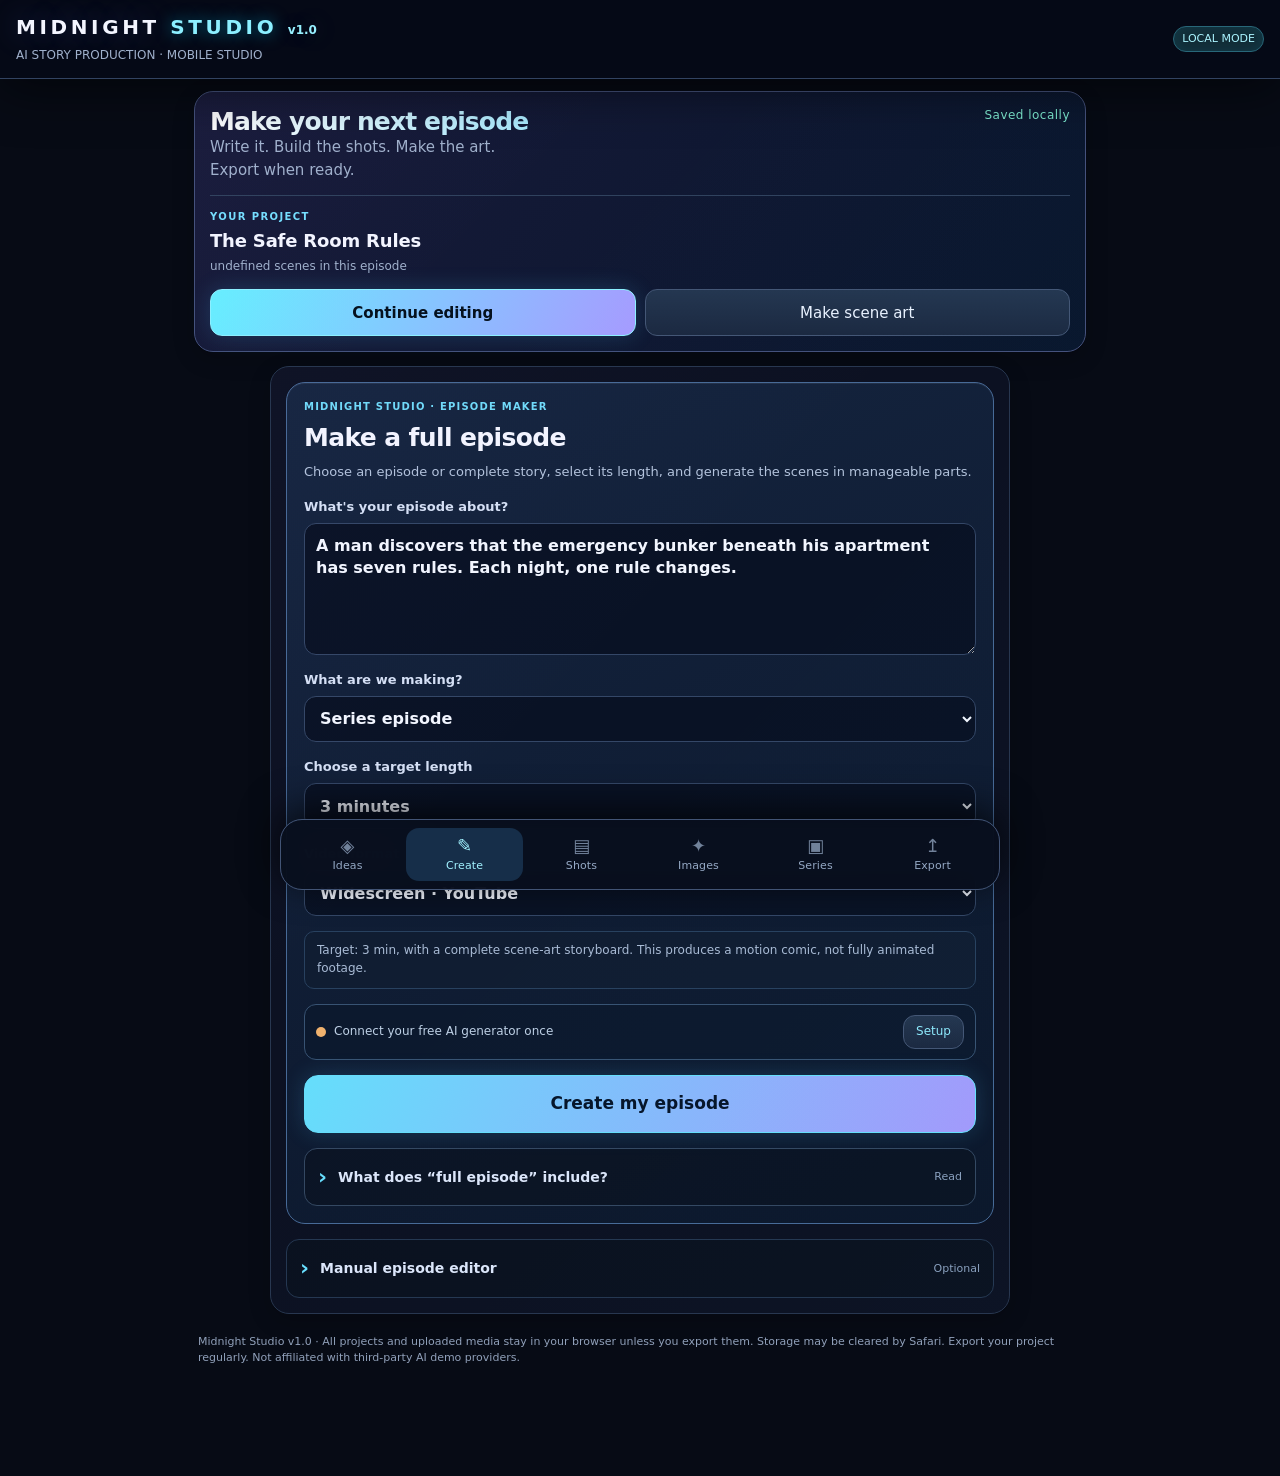
==== commit eaa14e61: "Remove OpenHiggsfield launcher from Midnight Studio" ====
--- a/index.html
+++ b/index.html
@@ -1,7 +1,6 @@
 <!doctype html><html lang="en"><head><meta charset="utf-8"/><meta name="viewport" content="width=device-width,initial-scale=1,viewport-fit=cover"/><meta name="theme-color" content="#060b18"/><meta name="description" content="Free mobile-first animated storytelling studio"/><title>Midnight Studio | Mobile Animation</title><style>
 :root{color-scheme:dark;--bg:#0b0d13;--panel:#141821;--panel2:#1c2230;--line:#30394a;--ink:#e9edf7;--muted:#a2aec1;--red:#ff657d;--gold:#f9bd75}*{box-sizing:border-box}body{margin:0;background:var(--bg);color:var(--ink);font:15px/1.48 system-ui,-apple-system,Segoe UI,sans-serif}button,input,textarea,select{font:inherit}button{border:1px solid var(--line);border-radius:11px;padding:11px 14px;background:#293244;color:var(--ink);cursor:pointer}button:disabled{opacity:.45}button:focus-visible,input:focus-visible,textarea:focus-visible{outline:2px solid #ff8d9f}button.primary{background:var(--red);color:#1b0b12;border-color:var(--red);font-weight:800}button.ghost{background:transparent}h1,h2,h3,p{margin:0}h1{font-size:21px}h2{font-size:16px}h3{font-size:14px}.muted,small{color:var(--muted)}small{font-size:12px}.top{position:sticky;top:0;z-index:4;background:#0d1018ed;border-bottom:1px solid var(--line);padding:12px 14px;display:flex;align-items:center;justify-content:space-between;gap:10px}.brand{font-weight:900;letter-spacing:.1em}.brand span{color:var(--red)}.badge{font-size:11px;color:#b8fbcb;background:#1b3327;padding:4px 8px;border-radius:99px}.wrap{max-width:1120px;margin:auto;padding:14px;display:grid;gap:14px}.panel{background:var(--panel);border:1px solid var(--line);border-radius:17px;padding:15px;display:grid;gap:12px}.headerline{display:flex;justify-content:space-between;align-items:center;gap:10px;flex-wrap:wrap}.tabs{display:flex;gap:6px;overflow:auto;padding:2px 0}.tabs button{white-space:nowrap;flex:1}.tabs button.active{background:#4c2937;color:#ffc2ca;border-color:#9d4961}label{display:grid;gap:5px;font-size:13px;color:#c1cbdc}input,select,textarea{width:100%;background:#0d111a;border:1px solid #354054;border-radius:10px;padding:11px;color:var(--ink)}textarea{min-height:87px;resize:vertical}.grid2{display:grid;gap:10px;grid-template-columns:repeat(2,minmax(0,1fr))}.actions{display:flex;flex-wrap:wrap;gap:8px}.actions>button{flex:1}.scene{border:1px solid #343c4d;border-radius:12px;padding:12px;display:grid;gap:10px;background:var(--panel2)}.scene.sel{border-color:var(--red)}.scene-head{display:flex;justify-content:space-between;align-items:center;gap:8px}.num{font-size:12px;color:var(--gold)}.scene .actions button{padding:7px;font-size:12px}.previewWrap{background:#05070c;border-radius:12px;overflow:hidden;border:1px solid var(--line)}canvas{width:100%;height:auto;display:block;aspect-ratio:16/9}.meter{height:7px;border-radius:99px;background:#303746;overflow:hidden}.bar{background:var(--red);height:100%;width:0%;transition:width .25s}.notice{font-size:13px;border:1px solid #5b4a33;background:#2a251b;color:#f6dca9;border-radius:10px;padding:10px}.footer{font-size:12px;color:var(--muted);padding:6px 4px 30px}.hidden{display:none!important}.tools{display:flex;gap:8px;flex-wrap:wrap}.tools>*{flex:1}.storyline{padding:10px;background:#10141e;border:1px solid #2b3548;border-radius:10px;white-space:pre-wrap;font-size:13px}.hint{font-size:12px;color:var(--muted)}.file{display:none}.asset{max-width:115px;max-height:66px;object-fit:cover;border:1px solid var(--line);border-radius:7px}.scene-preview{display:flex;align-items:center;gap:10px}.scene-preview>div{min-width:0;flex:1}.scene-preview strong{display:block}.scene-preview p{font-size:12px;color:var(--muted)}@media(min-width:850px){.wrap{grid-template-columns:1fr 1fr}.wide{grid-column:1 / -1}.viewer{position:sticky;top:70px;align-self:start}.sceneList{max-height:760px;overflow:auto}.grid2{gap:14px}}@media(max-width:420px){.grid2{grid-template-columns:1fr}.tabs button{padding:9px 7px;font-size:12px}}
 </style><link rel="stylesheet" href="assets/neon-console.css"/><link rel="stylesheet" href="assets/studio-ux.css"/><link rel="stylesheet" href="assets/reference-lab.css"/><link rel="stylesheet" href="assets/episode-maker.css"/></head><body><header class="top"><div><div class="brand">MIDNIGHT <span>STUDIO</span> <small style="letter-spacing:0;color:#96efff">v1.0</small></div><small>AI STORY PRODUCTION · MOBILE STUDIO</small></div><span class="badge">LOCAL MODE</span></header><main class="wrap">
-<section class="panel wide" aria-label="Open Higgsfield image and video generation"><div class="headerline"><div><h2>OpenHiggsfield AI studio</h2><p class="muted">Open the image and video generator in a new tab. Keep approved shots in their existing project folders. Requires your own platform key; API generation may cost credits.</p></div><a href="https://openhiggsfield.ai" target="_blank" rel="noopener noreferrer" style="display:inline-block;text-align:center;background:#d1fe17;color:#101215;border-radius:11px;padding:12px 17px;font-weight:800;text-decoration:none;white-space:nowrap">Launch generator ↗</a></div><small>Independent hosted app, not yet connected to the Midnight Studio shot tracker.</small></section>
 <section class="panel wide"><div class="headerline"><div><h1>Creator command center</h1><p class="muted">Design animated episodes for TikTok, Shorts and YouTube. Your projects currently save to this device.</p></div><span id="saved" class="muted">Ready</span></div><div class="tabs"><button class="active" data-tab="story">Story</button><button data-tab="scenes">Scenes</button><button data-tab="art">Art Lab</button><button data-tab="export">Export</button></div></section>
 <section class="panel" id="storyPanel"><div class="headerline"><h2>Project</h2><button class="ghost" id="demo">Load sample</button></div><label>Episode title<input id="title" maxlength="100" value="The Safe Room Rules"/></label><label>Your story premise<textarea id="premise" placeholder="A survivor finds a mysterious set of rules in a locked apartment...">A man discovers that the emergency bunker beneath his apartment has seven rules. Each night, one rule changes.</textarea></label><div class="grid2"><label>Genre<select id="genre"><option value="horror">Analog horror</option><option value="survival">Survival thriller</option><option value="mystery">Mystery</option><option value="comedy">Dark comedy</option></select></label><label>Scene count<select id="count"><option>4</option><option selected>6</option><option>8</option><option>12</option></select></label></div><label>Lead character<input id="character" value="Evan" placeholder="Evan"/></label><label>Character look<input id="look" value="Short fade haircut, beard, charcoal hoodie"/></label><label>Story narration style<select id="narration"><option value="cinematic">Cinematic suspense</option><option value="deadpan">Dry, funny narration</option><option value="documentary">Documentary</option></select></label><button class="primary" id="build">Build storyboard</button><div class="notice"><strong>Free-mode disclosure:</strong> Story planning and built-in motion scenes are made in your browser, not by a generative AI model. You can add AI-generated artwork to each shot manually using free external tools. Free AI compute is limited and not guaranteed.</div></section>
 <section class="panel viewer" id="viewer"><div class="headerline"><h2>Episode preview</h2><span id="duration" class="muted">0:00</span></div><div class="previewWrap"><canvas id="screen" width="960" height="540" aria-label="Animated episode preview"></canvas></div><div class="actions"><button id="play">▶ Play</button><button id="stop">■ Stop</button><button id="snapshot">Save frame</button></div><div class="meter"><div class="bar" id="bar"></div></div><div class="headerline"><small id="now">Ready to preview</small><small id="clock">0:00 / 0:00</small></div></section>
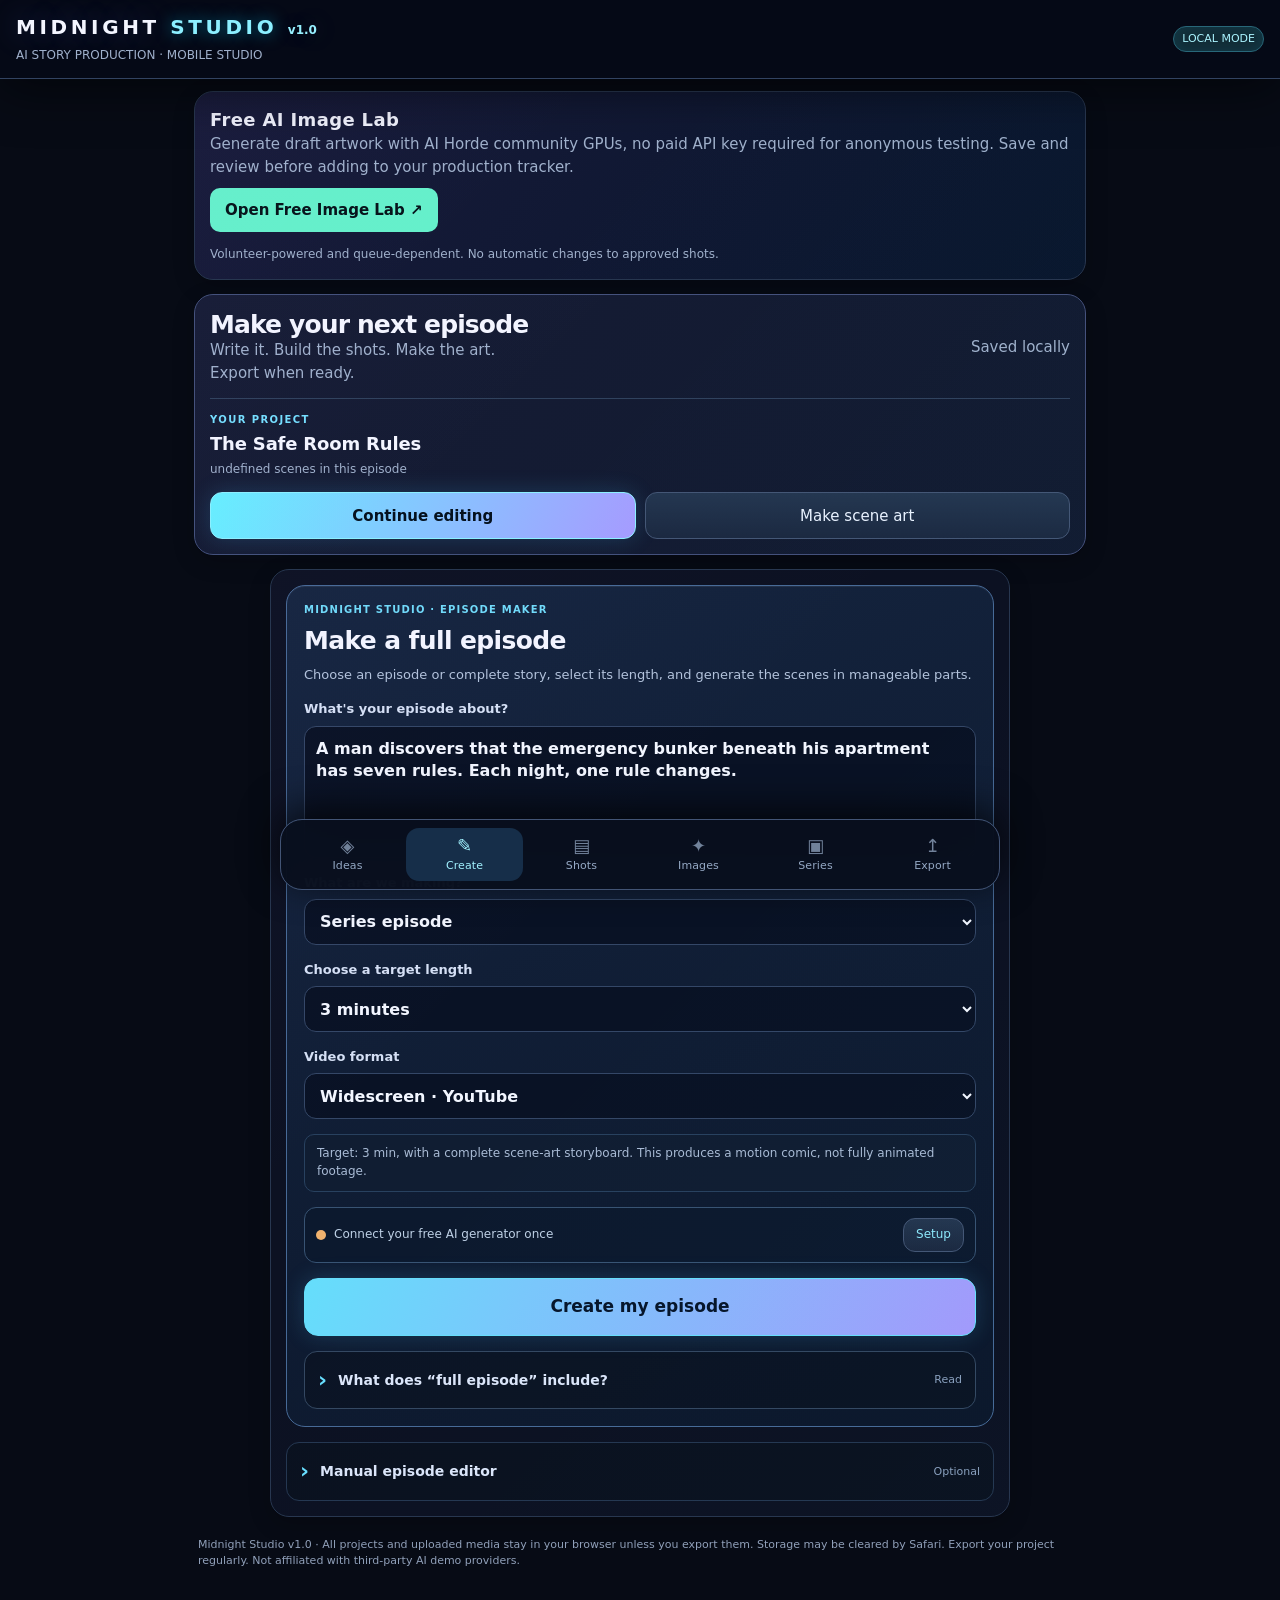
==== commit 92dd74ff: "Link free AI Horde image generator from Midnight Studio dashboard" ====
--- a/index.html
+++ b/index.html
@@ -1,6 +1,7 @@
 <!doctype html><html lang="en"><head><meta charset="utf-8"/><meta name="viewport" content="width=device-width,initial-scale=1,viewport-fit=cover"/><meta name="theme-color" content="#060b18"/><meta name="description" content="Free mobile-first animated storytelling studio"/><title>Midnight Studio | Mobile Animation</title><style>
 :root{color-scheme:dark;--bg:#0b0d13;--panel:#141821;--panel2:#1c2230;--line:#30394a;--ink:#e9edf7;--muted:#a2aec1;--red:#ff657d;--gold:#f9bd75}*{box-sizing:border-box}body{margin:0;background:var(--bg);color:var(--ink);font:15px/1.48 system-ui,-apple-system,Segoe UI,sans-serif}button,input,textarea,select{font:inherit}button{border:1px solid var(--line);border-radius:11px;padding:11px 14px;background:#293244;color:var(--ink);cursor:pointer}button:disabled{opacity:.45}button:focus-visible,input:focus-visible,textarea:focus-visible{outline:2px solid #ff8d9f}button.primary{background:var(--red);color:#1b0b12;border-color:var(--red);font-weight:800}button.ghost{background:transparent}h1,h2,h3,p{margin:0}h1{font-size:21px}h2{font-size:16px}h3{font-size:14px}.muted,small{color:var(--muted)}small{font-size:12px}.top{position:sticky;top:0;z-index:4;background:#0d1018ed;border-bottom:1px solid var(--line);padding:12px 14px;display:flex;align-items:center;justify-content:space-between;gap:10px}.brand{font-weight:900;letter-spacing:.1em}.brand span{color:var(--red)}.badge{font-size:11px;color:#b8fbcb;background:#1b3327;padding:4px 8px;border-radius:99px}.wrap{max-width:1120px;margin:auto;padding:14px;display:grid;gap:14px}.panel{background:var(--panel);border:1px solid var(--line);border-radius:17px;padding:15px;display:grid;gap:12px}.headerline{display:flex;justify-content:space-between;align-items:center;gap:10px;flex-wrap:wrap}.tabs{display:flex;gap:6px;overflow:auto;padding:2px 0}.tabs button{white-space:nowrap;flex:1}.tabs button.active{background:#4c2937;color:#ffc2ca;border-color:#9d4961}label{display:grid;gap:5px;font-size:13px;color:#c1cbdc}input,select,textarea{width:100%;background:#0d111a;border:1px solid #354054;border-radius:10px;padding:11px;color:var(--ink)}textarea{min-height:87px;resize:vertical}.grid2{display:grid;gap:10px;grid-template-columns:repeat(2,minmax(0,1fr))}.actions{display:flex;flex-wrap:wrap;gap:8px}.actions>button{flex:1}.scene{border:1px solid #343c4d;border-radius:12px;padding:12px;display:grid;gap:10px;background:var(--panel2)}.scene.sel{border-color:var(--red)}.scene-head{display:flex;justify-content:space-between;align-items:center;gap:8px}.num{font-size:12px;color:var(--gold)}.scene .actions button{padding:7px;font-size:12px}.previewWrap{background:#05070c;border-radius:12px;overflow:hidden;border:1px solid var(--line)}canvas{width:100%;height:auto;display:block;aspect-ratio:16/9}.meter{height:7px;border-radius:99px;background:#303746;overflow:hidden}.bar{background:var(--red);height:100%;width:0%;transition:width .25s}.notice{font-size:13px;border:1px solid #5b4a33;background:#2a251b;color:#f6dca9;border-radius:10px;padding:10px}.footer{font-size:12px;color:var(--muted);padding:6px 4px 30px}.hidden{display:none!important}.tools{display:flex;gap:8px;flex-wrap:wrap}.tools>*{flex:1}.storyline{padding:10px;background:#10141e;border:1px solid #2b3548;border-radius:10px;white-space:pre-wrap;font-size:13px}.hint{font-size:12px;color:var(--muted)}.file{display:none}.asset{max-width:115px;max-height:66px;object-fit:cover;border:1px solid var(--line);border-radius:7px}.scene-preview{display:flex;align-items:center;gap:10px}.scene-preview>div{min-width:0;flex:1}.scene-preview strong{display:block}.scene-preview p{font-size:12px;color:var(--muted)}@media(min-width:850px){.wrap{grid-template-columns:1fr 1fr}.wide{grid-column:1 / -1}.viewer{position:sticky;top:70px;align-self:start}.sceneList{max-height:760px;overflow:auto}.grid2{gap:14px}}@media(max-width:420px){.grid2{grid-template-columns:1fr}.tabs button{padding:9px 7px;font-size:12px}}
 </style><link rel="stylesheet" href="assets/neon-console.css"/><link rel="stylesheet" href="assets/studio-ux.css"/><link rel="stylesheet" href="assets/reference-lab.css"/><link rel="stylesheet" href="assets/episode-maker.css"/></head><body><header class="top"><div><div class="brand">MIDNIGHT <span>STUDIO</span> <small style="letter-spacing:0;color:#96efff">v1.0</small></div><small>AI STORY PRODUCTION · MOBILE STUDIO</small></div><span class="badge">LOCAL MODE</span></header><main class="wrap">
+<section class="panel wide" aria-label="Free AI image generator"><div class="headerline"><div><h2>Free AI Image Lab</h2><p class="muted">Generate draft artwork with AI Horde community GPUs, no paid API key required for anonymous testing. Save and review before adding to your production tracker.</p></div><a href="assets/ai-horde-lab.html" style="display:inline-block;text-align:center;background:#65f0cb;color:#06131a;padding:11px 15px;border-radius:10px;text-decoration:none;font-weight:800">Open Free Image Lab ↗</a></div><small>Volunteer-powered and queue-dependent. No automatic changes to approved shots.</small></section>
 <section class="panel wide"><div class="headerline"><div><h1>Creator command center</h1><p class="muted">Design animated episodes for TikTok, Shorts and YouTube. Your projects currently save to this device.</p></div><span id="saved" class="muted">Ready</span></div><div class="tabs"><button class="active" data-tab="story">Story</button><button data-tab="scenes">Scenes</button><button data-tab="art">Art Lab</button><button data-tab="export">Export</button></div></section>
 <section class="panel" id="storyPanel"><div class="headerline"><h2>Project</h2><button class="ghost" id="demo">Load sample</button></div><label>Episode title<input id="title" maxlength="100" value="The Safe Room Rules"/></label><label>Your story premise<textarea id="premise" placeholder="A survivor finds a mysterious set of rules in a locked apartment...">A man discovers that the emergency bunker beneath his apartment has seven rules. Each night, one rule changes.</textarea></label><div class="grid2"><label>Genre<select id="genre"><option value="horror">Analog horror</option><option value="survival">Survival thriller</option><option value="mystery">Mystery</option><option value="comedy">Dark comedy</option></select></label><label>Scene count<select id="count"><option>4</option><option selected>6</option><option>8</option><option>12</option></select></label></div><label>Lead character<input id="character" value="Evan" placeholder="Evan"/></label><label>Character look<input id="look" value="Short fade haircut, beard, charcoal hoodie"/></label><label>Story narration style<select id="narration"><option value="cinematic">Cinematic suspense</option><option value="deadpan">Dry, funny narration</option><option value="documentary">Documentary</option></select></label><button class="primary" id="build">Build storyboard</button><div class="notice"><strong>Free-mode disclosure:</strong> Story planning and built-in motion scenes are made in your browser, not by a generative AI model. You can add AI-generated artwork to each shot manually using free external tools. Free AI compute is limited and not guaranteed.</div></section>
 <section class="panel viewer" id="viewer"><div class="headerline"><h2>Episode preview</h2><span id="duration" class="muted">0:00</span></div><div class="previewWrap"><canvas id="screen" width="960" height="540" aria-label="Animated episode preview"></canvas></div><div class="actions"><button id="play">▶ Play</button><button id="stop">■ Stop</button><button id="snapshot">Save frame</button></div><div class="meter"><div class="bar" id="bar"></div></div><div class="headerline"><small id="now">Ready to preview</small><small id="clock">0:00 / 0:00</small></div></section>
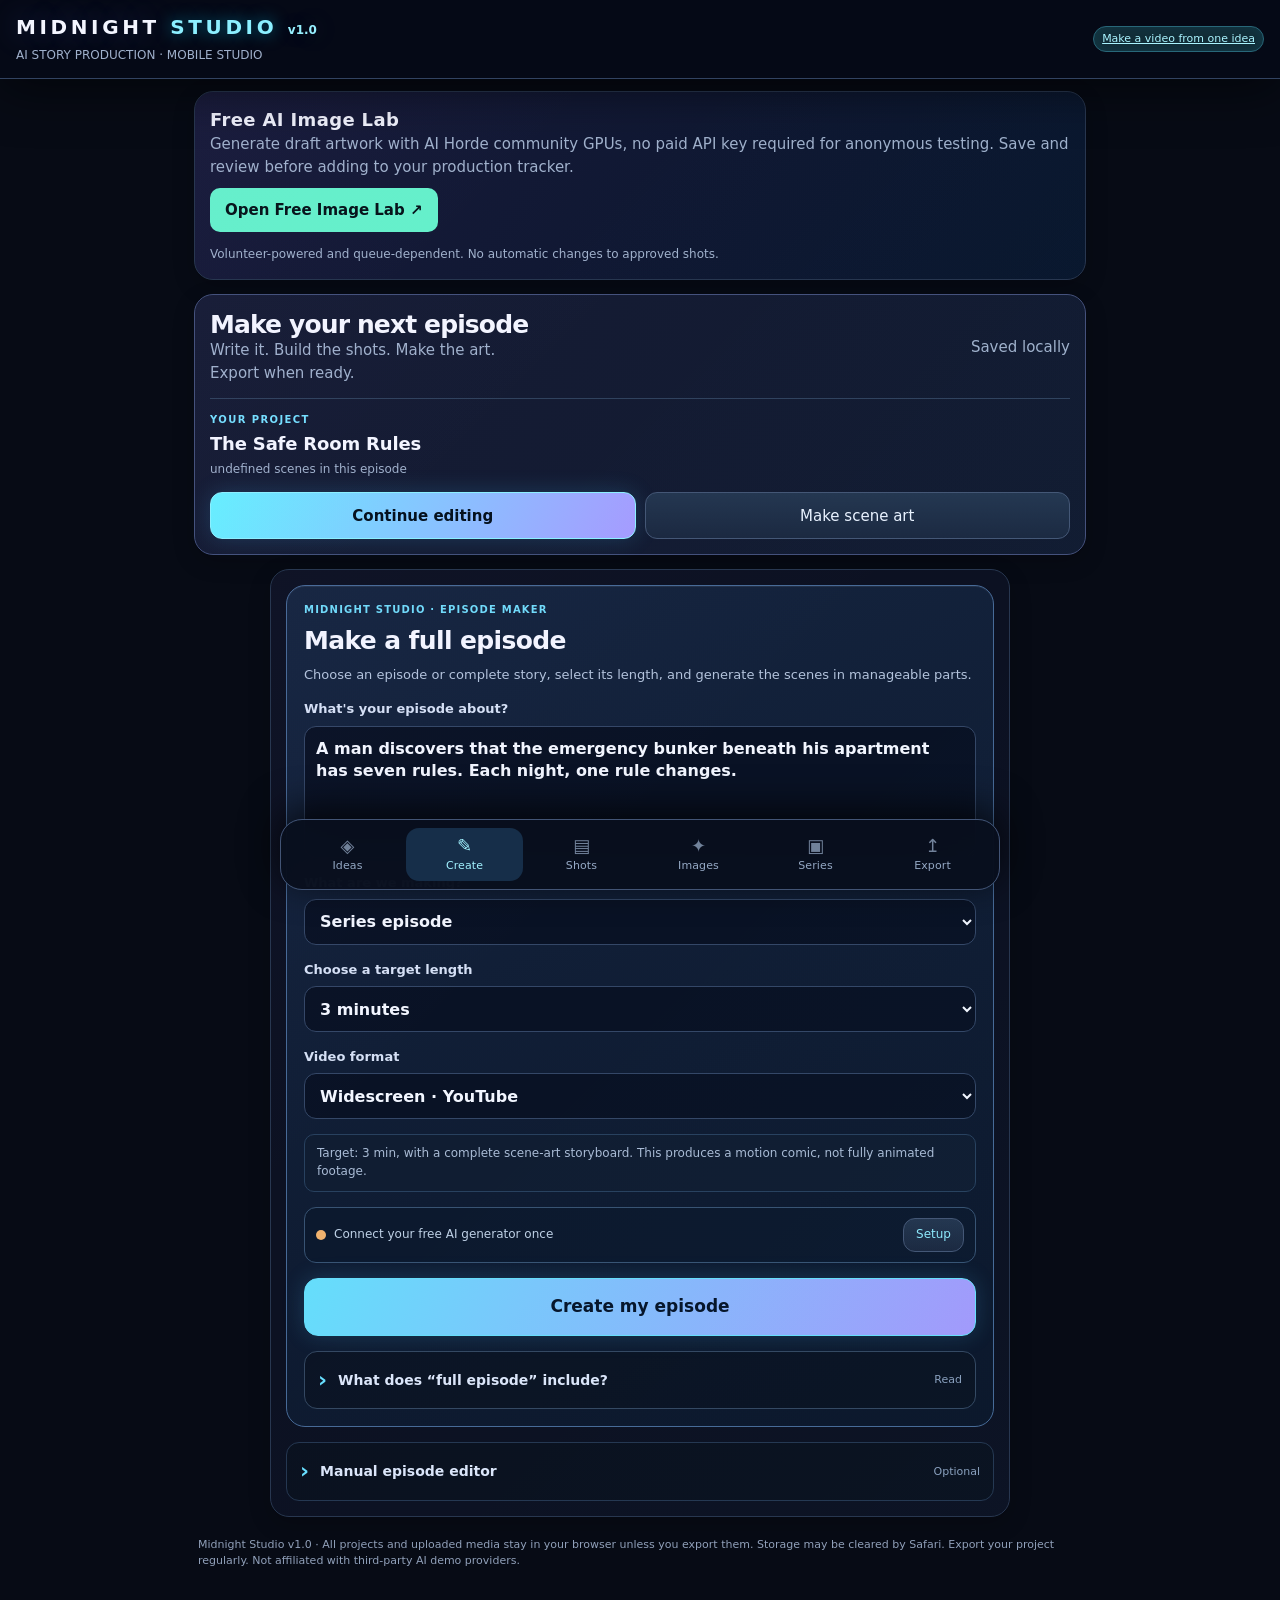
==== commit c42ce574: "Generate a narrated video from one idea with four original AI stills on CPU" ====
--- a/index.html
+++ b/index.html
@@ -1,6 +1,6 @@
 <!doctype html><html lang="en"><head><meta charset="utf-8"/><meta name="viewport" content="width=device-width,initial-scale=1,viewport-fit=cover"/><meta name="theme-color" content="#060b18"/><meta name="description" content="Free mobile-first animated storytelling studio"/><title>Midnight Studio | Mobile Animation</title><style>
 :root{color-scheme:dark;--bg:#0b0d13;--panel:#141821;--panel2:#1c2230;--line:#30394a;--ink:#e9edf7;--muted:#a2aec1;--red:#ff657d;--gold:#f9bd75}*{box-sizing:border-box}body{margin:0;background:var(--bg);color:var(--ink);font:15px/1.48 system-ui,-apple-system,Segoe UI,sans-serif}button,input,textarea,select{font:inherit}button{border:1px solid var(--line);border-radius:11px;padding:11px 14px;background:#293244;color:var(--ink);cursor:pointer}button:disabled{opacity:.45}button:focus-visible,input:focus-visible,textarea:focus-visible{outline:2px solid #ff8d9f}button.primary{background:var(--red);color:#1b0b12;border-color:var(--red);font-weight:800}button.ghost{background:transparent}h1,h2,h3,p{margin:0}h1{font-size:21px}h2{font-size:16px}h3{font-size:14px}.muted,small{color:var(--muted)}small{font-size:12px}.top{position:sticky;top:0;z-index:4;background:#0d1018ed;border-bottom:1px solid var(--line);padding:12px 14px;display:flex;align-items:center;justify-content:space-between;gap:10px}.brand{font-weight:900;letter-spacing:.1em}.brand span{color:var(--red)}.badge{font-size:11px;color:#b8fbcb;background:#1b3327;padding:4px 8px;border-radius:99px}.wrap{max-width:1120px;margin:auto;padding:14px;display:grid;gap:14px}.panel{background:var(--panel);border:1px solid var(--line);border-radius:17px;padding:15px;display:grid;gap:12px}.headerline{display:flex;justify-content:space-between;align-items:center;gap:10px;flex-wrap:wrap}.tabs{display:flex;gap:6px;overflow:auto;padding:2px 0}.tabs button{white-space:nowrap;flex:1}.tabs button.active{background:#4c2937;color:#ffc2ca;border-color:#9d4961}label{display:grid;gap:5px;font-size:13px;color:#c1cbdc}input,select,textarea{width:100%;background:#0d111a;border:1px solid #354054;border-radius:10px;padding:11px;color:var(--ink)}textarea{min-height:87px;resize:vertical}.grid2{display:grid;gap:10px;grid-template-columns:repeat(2,minmax(0,1fr))}.actions{display:flex;flex-wrap:wrap;gap:8px}.actions>button{flex:1}.scene{border:1px solid #343c4d;border-radius:12px;padding:12px;display:grid;gap:10px;background:var(--panel2)}.scene.sel{border-color:var(--red)}.scene-head{display:flex;justify-content:space-between;align-items:center;gap:8px}.num{font-size:12px;color:var(--gold)}.scene .actions button{padding:7px;font-size:12px}.previewWrap{background:#05070c;border-radius:12px;overflow:hidden;border:1px solid var(--line)}canvas{width:100%;height:auto;display:block;aspect-ratio:16/9}.meter{height:7px;border-radius:99px;background:#303746;overflow:hidden}.bar{background:var(--red);height:100%;width:0%;transition:width .25s}.notice{font-size:13px;border:1px solid #5b4a33;background:#2a251b;color:#f6dca9;border-radius:10px;padding:10px}.footer{font-size:12px;color:var(--muted);padding:6px 4px 30px}.hidden{display:none!important}.tools{display:flex;gap:8px;flex-wrap:wrap}.tools>*{flex:1}.storyline{padding:10px;background:#10141e;border:1px solid #2b3548;border-radius:10px;white-space:pre-wrap;font-size:13px}.hint{font-size:12px;color:var(--muted)}.file{display:none}.asset{max-width:115px;max-height:66px;object-fit:cover;border:1px solid var(--line);border-radius:7px}.scene-preview{display:flex;align-items:center;gap:10px}.scene-preview>div{min-width:0;flex:1}.scene-preview strong{display:block}.scene-preview p{font-size:12px;color:var(--muted)}@media(min-width:850px){.wrap{grid-template-columns:1fr 1fr}.wide{grid-column:1 / -1}.viewer{position:sticky;top:70px;align-self:start}.sceneList{max-height:760px;overflow:auto}.grid2{gap:14px}}@media(max-width:420px){.grid2{grid-template-columns:1fr}.tabs button{padding:9px 7px;font-size:12px}}
-</style><link rel="stylesheet" href="assets/neon-console.css"/><link rel="stylesheet" href="assets/studio-ux.css"/><link rel="stylesheet" href="assets/reference-lab.css"/><link rel="stylesheet" href="assets/episode-maker.css"/></head><body><header class="top"><div><div class="brand">MIDNIGHT <span>STUDIO</span> <small style="letter-spacing:0;color:#96efff">v1.0</small></div><small>AI STORY PRODUCTION · MOBILE STUDIO</small></div><span class="badge">LOCAL MODE</span></header><main class="wrap">
+</style><link rel="stylesheet" href="assets/neon-console.css"/><link rel="stylesheet" href="assets/studio-ux.css"/><link rel="stylesheet" href="assets/reference-lab.css"/><link rel="stylesheet" href="assets/episode-maker.css"/></head><body><header class="top"><div><div class="brand">MIDNIGHT <span>STUDIO</span> <small style="letter-spacing:0;color:#96efff">v1.0</small></div><small>AI STORY PRODUCTION · MOBILE STUDIO</small></div><a class="badge" href="https://github.com/MLISRANDOM/midnight-studio/actions/workflows/idea-film.yml">Make a video from one idea</a></header><main class="wrap">
 <section class="panel wide" aria-label="Free AI image generator"><div class="headerline"><div><h2>Free AI Image Lab</h2><p class="muted">Generate draft artwork with AI Horde community GPUs, no paid API key required for anonymous testing. Save and review before adding to your production tracker.</p></div><a href="assets/ai-horde-lab.html" style="display:inline-block;text-align:center;background:#65f0cb;color:#06131a;padding:11px 15px;border-radius:10px;text-decoration:none;font-weight:800">Open Free Image Lab ↗</a></div><small>Volunteer-powered and queue-dependent. No automatic changes to approved shots.</small></section>
 <section class="panel wide"><div class="headerline"><div><h1>Creator command center</h1><p class="muted">Design animated episodes for TikTok, Shorts and YouTube. Your projects currently save to this device.</p></div><span id="saved" class="muted">Ready</span></div><div class="tabs"><button class="active" data-tab="story">Story</button><button data-tab="scenes">Scenes</button><button data-tab="art">Art Lab</button><button data-tab="export">Export</button></div></section>
 <section class="panel" id="storyPanel"><div class="headerline"><h2>Project</h2><button class="ghost" id="demo">Load sample</button></div><label>Episode title<input id="title" maxlength="100" value="The Safe Room Rules"/></label><label>Your story premise<textarea id="premise" placeholder="A survivor finds a mysterious set of rules in a locked apartment...">A man discovers that the emergency bunker beneath his apartment has seven rules. Each night, one rule changes.</textarea></label><div class="grid2"><label>Genre<select id="genre"><option value="horror">Analog horror</option><option value="survival">Survival thriller</option><option value="mystery">Mystery</option><option value="comedy">Dark comedy</option></select></label><label>Scene count<select id="count"><option>4</option><option selected>6</option><option>8</option><option>12</option></select></label></div><label>Lead character<input id="character" value="Evan" placeholder="Evan"/></label><label>Character look<input id="look" value="Short fade haircut, beard, charcoal hoodie"/></label><label>Story narration style<select id="narration"><option value="cinematic">Cinematic suspense</option><option value="deadpan">Dry, funny narration</option><option value="documentary">Documentary</option></select></label><button class="primary" id="build">Build storyboard</button><div class="notice"><strong>Free-mode disclosure:</strong> Story planning and built-in motion scenes are made in your browser, not by a generative AI model. You can add AI-generated artwork to each shot manually using free external tools. Free AI compute is limited and not guaranteed.</div></section>
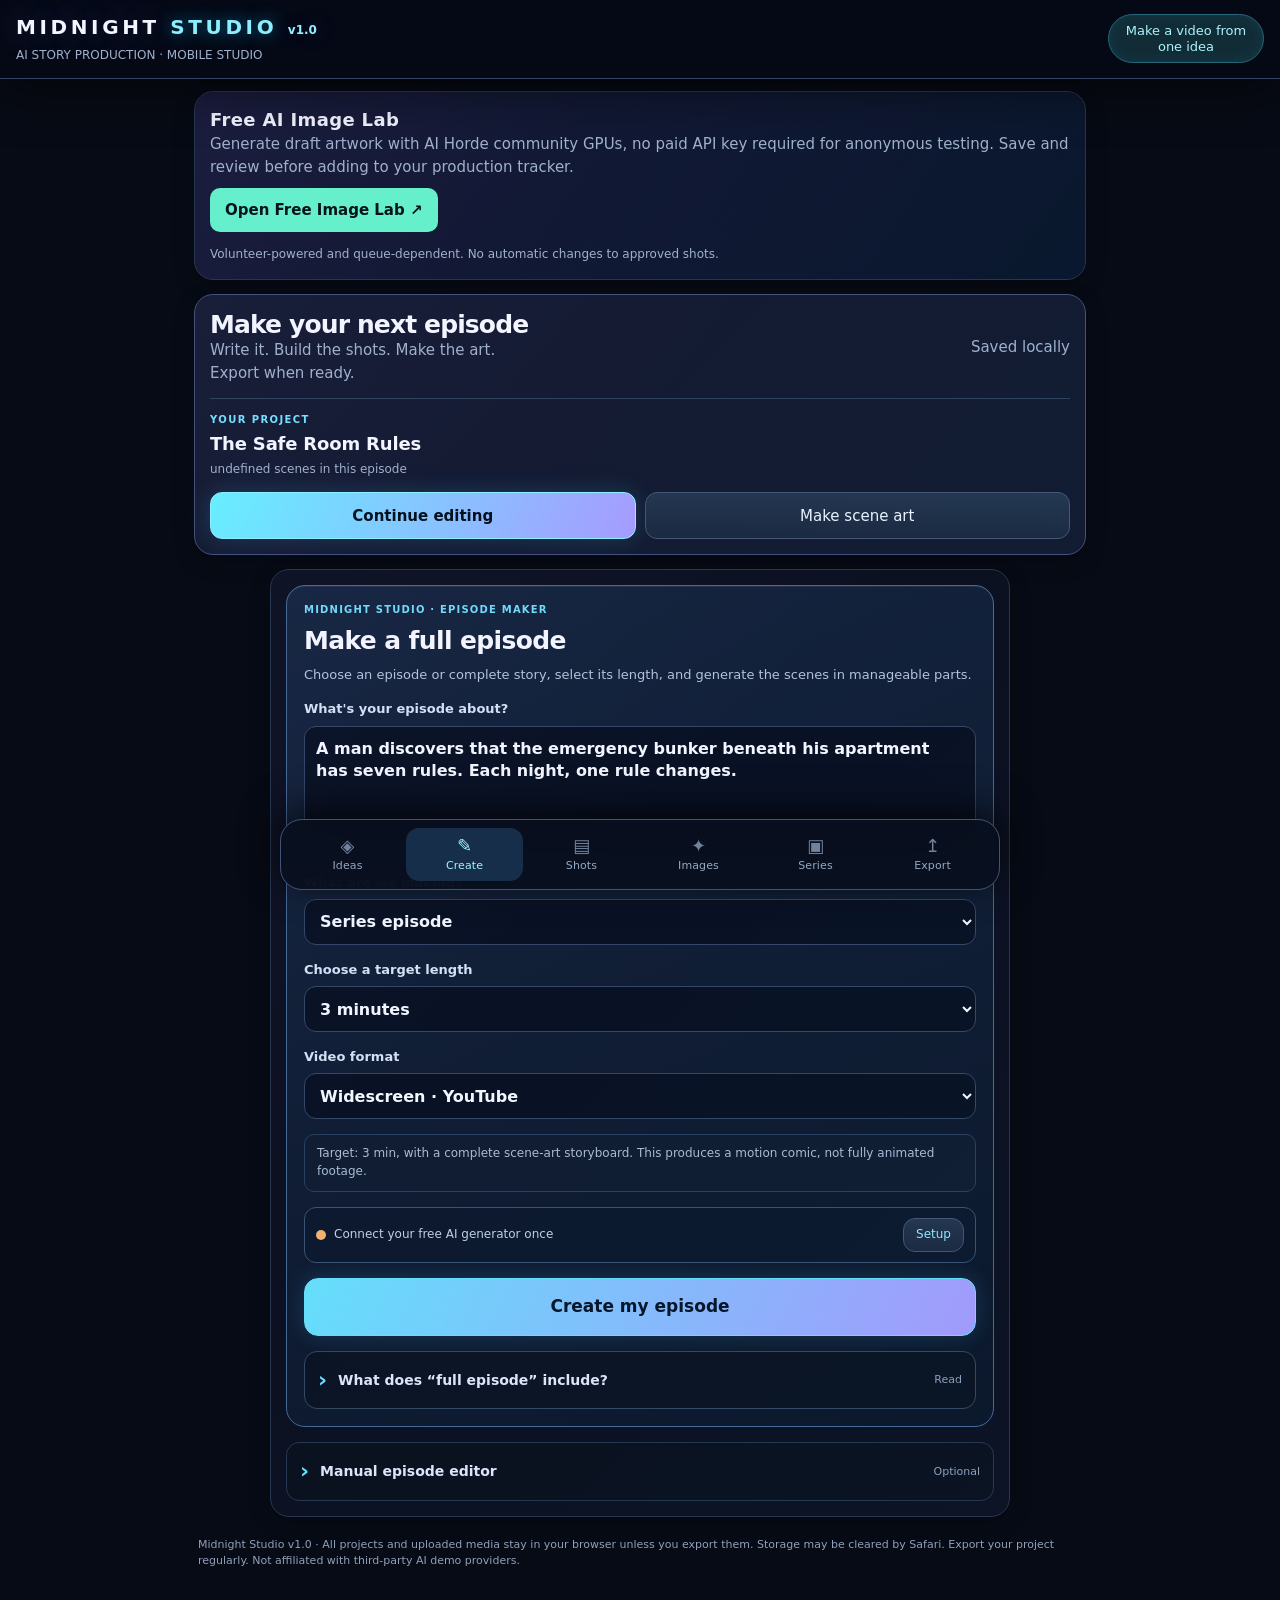
==== commit 34515b10: "Prioritize the show's drawing style and verify playback on an iPhone simulator" ====
--- a/index.html
+++ b/index.html
@@ -1,6 +1,6 @@
 <!doctype html><html lang="en"><head><meta charset="utf-8"/><meta name="viewport" content="width=device-width,initial-scale=1,viewport-fit=cover"/><meta name="theme-color" content="#060b18"/><meta name="description" content="Free mobile-first animated storytelling studio"/><title>Midnight Studio | Mobile Animation</title><style>
 :root{color-scheme:dark;--bg:#0b0d13;--panel:#141821;--panel2:#1c2230;--line:#30394a;--ink:#e9edf7;--muted:#a2aec1;--red:#ff657d;--gold:#f9bd75}*{box-sizing:border-box}body{margin:0;background:var(--bg);color:var(--ink);font:15px/1.48 system-ui,-apple-system,Segoe UI,sans-serif}button,input,textarea,select{font:inherit}button{border:1px solid var(--line);border-radius:11px;padding:11px 14px;background:#293244;color:var(--ink);cursor:pointer}button:disabled{opacity:.45}button:focus-visible,input:focus-visible,textarea:focus-visible{outline:2px solid #ff8d9f}button.primary{background:var(--red);color:#1b0b12;border-color:var(--red);font-weight:800}button.ghost{background:transparent}h1,h2,h3,p{margin:0}h1{font-size:21px}h2{font-size:16px}h3{font-size:14px}.muted,small{color:var(--muted)}small{font-size:12px}.top{position:sticky;top:0;z-index:4;background:#0d1018ed;border-bottom:1px solid var(--line);padding:12px 14px;display:flex;align-items:center;justify-content:space-between;gap:10px}.brand{font-weight:900;letter-spacing:.1em}.brand span{color:var(--red)}.badge{font-size:11px;color:#b8fbcb;background:#1b3327;padding:4px 8px;border-radius:99px}.wrap{max-width:1120px;margin:auto;padding:14px;display:grid;gap:14px}.panel{background:var(--panel);border:1px solid var(--line);border-radius:17px;padding:15px;display:grid;gap:12px}.headerline{display:flex;justify-content:space-between;align-items:center;gap:10px;flex-wrap:wrap}.tabs{display:flex;gap:6px;overflow:auto;padding:2px 0}.tabs button{white-space:nowrap;flex:1}.tabs button.active{background:#4c2937;color:#ffc2ca;border-color:#9d4961}label{display:grid;gap:5px;font-size:13px;color:#c1cbdc}input,select,textarea{width:100%;background:#0d111a;border:1px solid #354054;border-radius:10px;padding:11px;color:var(--ink)}textarea{min-height:87px;resize:vertical}.grid2{display:grid;gap:10px;grid-template-columns:repeat(2,minmax(0,1fr))}.actions{display:flex;flex-wrap:wrap;gap:8px}.actions>button{flex:1}.scene{border:1px solid #343c4d;border-radius:12px;padding:12px;display:grid;gap:10px;background:var(--panel2)}.scene.sel{border-color:var(--red)}.scene-head{display:flex;justify-content:space-between;align-items:center;gap:8px}.num{font-size:12px;color:var(--gold)}.scene .actions button{padding:7px;font-size:12px}.previewWrap{background:#05070c;border-radius:12px;overflow:hidden;border:1px solid var(--line)}canvas{width:100%;height:auto;display:block;aspect-ratio:16/9}.meter{height:7px;border-radius:99px;background:#303746;overflow:hidden}.bar{background:var(--red);height:100%;width:0%;transition:width .25s}.notice{font-size:13px;border:1px solid #5b4a33;background:#2a251b;color:#f6dca9;border-radius:10px;padding:10px}.footer{font-size:12px;color:var(--muted);padding:6px 4px 30px}.hidden{display:none!important}.tools{display:flex;gap:8px;flex-wrap:wrap}.tools>*{flex:1}.storyline{padding:10px;background:#10141e;border:1px solid #2b3548;border-radius:10px;white-space:pre-wrap;font-size:13px}.hint{font-size:12px;color:var(--muted)}.file{display:none}.asset{max-width:115px;max-height:66px;object-fit:cover;border:1px solid var(--line);border-radius:7px}.scene-preview{display:flex;align-items:center;gap:10px}.scene-preview>div{min-width:0;flex:1}.scene-preview strong{display:block}.scene-preview p{font-size:12px;color:var(--muted)}@media(min-width:850px){.wrap{grid-template-columns:1fr 1fr}.wide{grid-column:1 / -1}.viewer{position:sticky;top:70px;align-self:start}.sceneList{max-height:760px;overflow:auto}.grid2{gap:14px}}@media(max-width:420px){.grid2{grid-template-columns:1fr}.tabs button{padding:9px 7px;font-size:12px}}
-</style><link rel="stylesheet" href="assets/neon-console.css"/><link rel="stylesheet" href="assets/studio-ux.css"/><link rel="stylesheet" href="assets/reference-lab.css"/><link rel="stylesheet" href="assets/episode-maker.css"/></head><body><header class="top"><div><div class="brand">MIDNIGHT <span>STUDIO</span> <small style="letter-spacing:0;color:#96efff">v1.0</small></div><small>AI STORY PRODUCTION · MOBILE STUDIO</small></div><a class="badge" href="https://github.com/MLISRANDOM/midnight-studio/actions/workflows/idea-film.yml">Make a video from one idea</a></header><main class="wrap">
+</style><link rel="stylesheet" href="assets/neon-console.css"/><link rel="stylesheet" href="assets/studio-ux.css"/><link rel="stylesheet" href="assets/reference-lab.css"/><link rel="stylesheet" href="assets/episode-maker.css"/></head><body><header class="top"><div><div class="brand">MIDNIGHT <span>STUDIO</span> <small style="letter-spacing:0;color:#96efff">v1.0</small></div><small>AI STORY PRODUCTION · MOBILE STUDIO</small></div><a class="badge film-launch" href="https://github.com/MLISRANDOM/midnight-studio/actions/workflows/idea-film.yml">Make a video from one idea</a></header><main class="wrap">
 <section class="panel wide" aria-label="Free AI image generator"><div class="headerline"><div><h2>Free AI Image Lab</h2><p class="muted">Generate draft artwork with AI Horde community GPUs, no paid API key required for anonymous testing. Save and review before adding to your production tracker.</p></div><a href="assets/ai-horde-lab.html" style="display:inline-block;text-align:center;background:#65f0cb;color:#06131a;padding:11px 15px;border-radius:10px;text-decoration:none;font-weight:800">Open Free Image Lab ↗</a></div><small>Volunteer-powered and queue-dependent. No automatic changes to approved shots.</small></section>
 <section class="panel wide"><div class="headerline"><div><h1>Creator command center</h1><p class="muted">Design animated episodes for TikTok, Shorts and YouTube. Your projects currently save to this device.</p></div><span id="saved" class="muted">Ready</span></div><div class="tabs"><button class="active" data-tab="story">Story</button><button data-tab="scenes">Scenes</button><button data-tab="art">Art Lab</button><button data-tab="export">Export</button></div></section>
 <section class="panel" id="storyPanel"><div class="headerline"><h2>Project</h2><button class="ghost" id="demo">Load sample</button></div><label>Episode title<input id="title" maxlength="100" value="The Safe Room Rules"/></label><label>Your story premise<textarea id="premise" placeholder="A survivor finds a mysterious set of rules in a locked apartment...">A man discovers that the emergency bunker beneath his apartment has seven rules. Each night, one rule changes.</textarea></label><div class="grid2"><label>Genre<select id="genre"><option value="horror">Analog horror</option><option value="survival">Survival thriller</option><option value="mystery">Mystery</option><option value="comedy">Dark comedy</option></select></label><label>Scene count<select id="count"><option>4</option><option selected>6</option><option>8</option><option>12</option></select></label></div><label>Lead character<input id="character" value="Evan" placeholder="Evan"/></label><label>Character look<input id="look" value="Short fade haircut, beard, charcoal hoodie"/></label><label>Story narration style<select id="narration"><option value="cinematic">Cinematic suspense</option><option value="deadpan">Dry, funny narration</option><option value="documentary">Documentary</option></select></label><button class="primary" id="build">Build storyboard</button><div class="notice"><strong>Free-mode disclosure:</strong> Story planning and built-in motion scenes are made in your browser, not by a generative AI model. You can add AI-generated artwork to each shot manually using free external tools. Free AI compute is limited and not guaranteed.</div></section>
--- a/assets/studio-ux.css
+++ b/assets/studio-ux.css
@@ -86,3 +86,18 @@
 .studio-v6 .ux-shot-quick{grid-template-columns:1fr auto}
 .studio-v6 .ux-shot-info{grid-column:1/-1}
 }
+
+.top a.film-launch,
+.studio-v6 .top a.film-launch {
+  display: inline-flex;
+  align-items: center;
+  justify-content: center;
+  min-height: 44px;
+  max-width: 12em;
+  padding: 8px 12px;
+  font-size: 13px;
+  line-height: 1.2;
+  text-align: center;
+  text-decoration: none;
+  white-space: normal;
+}
